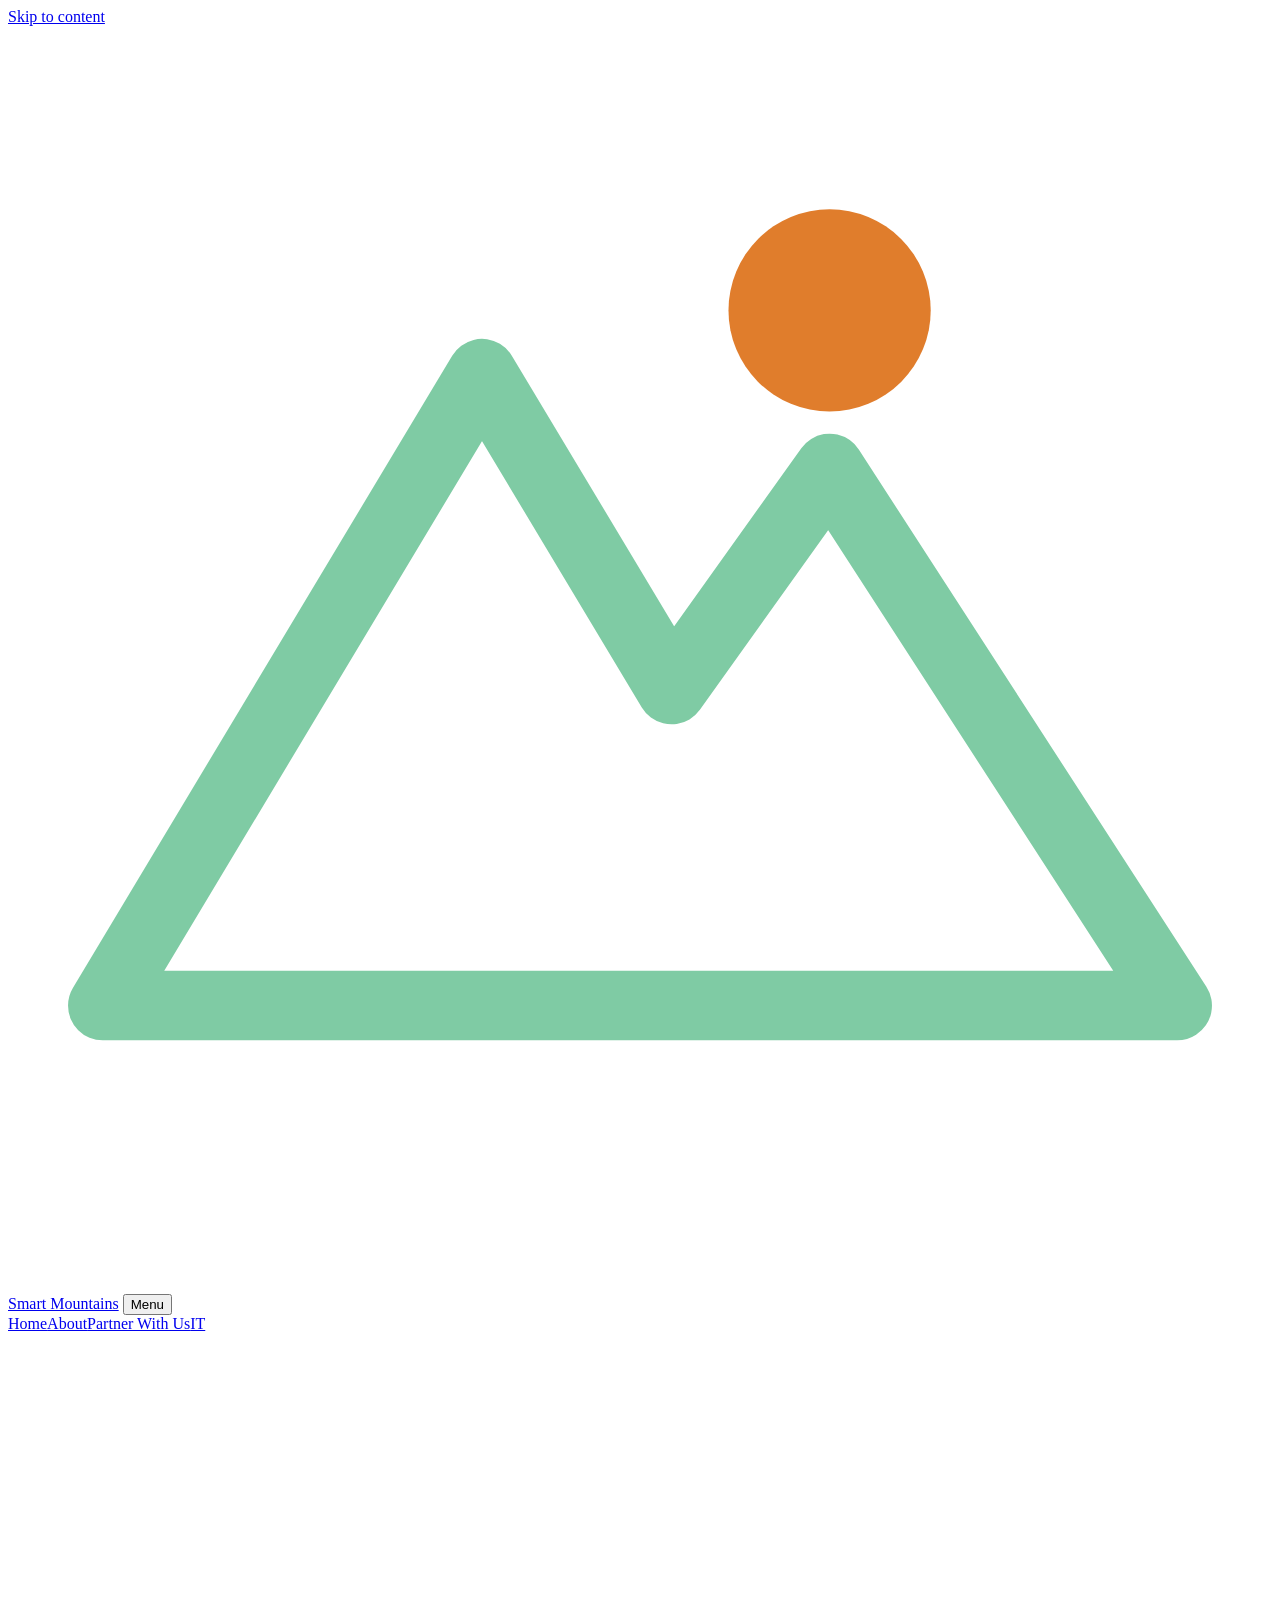
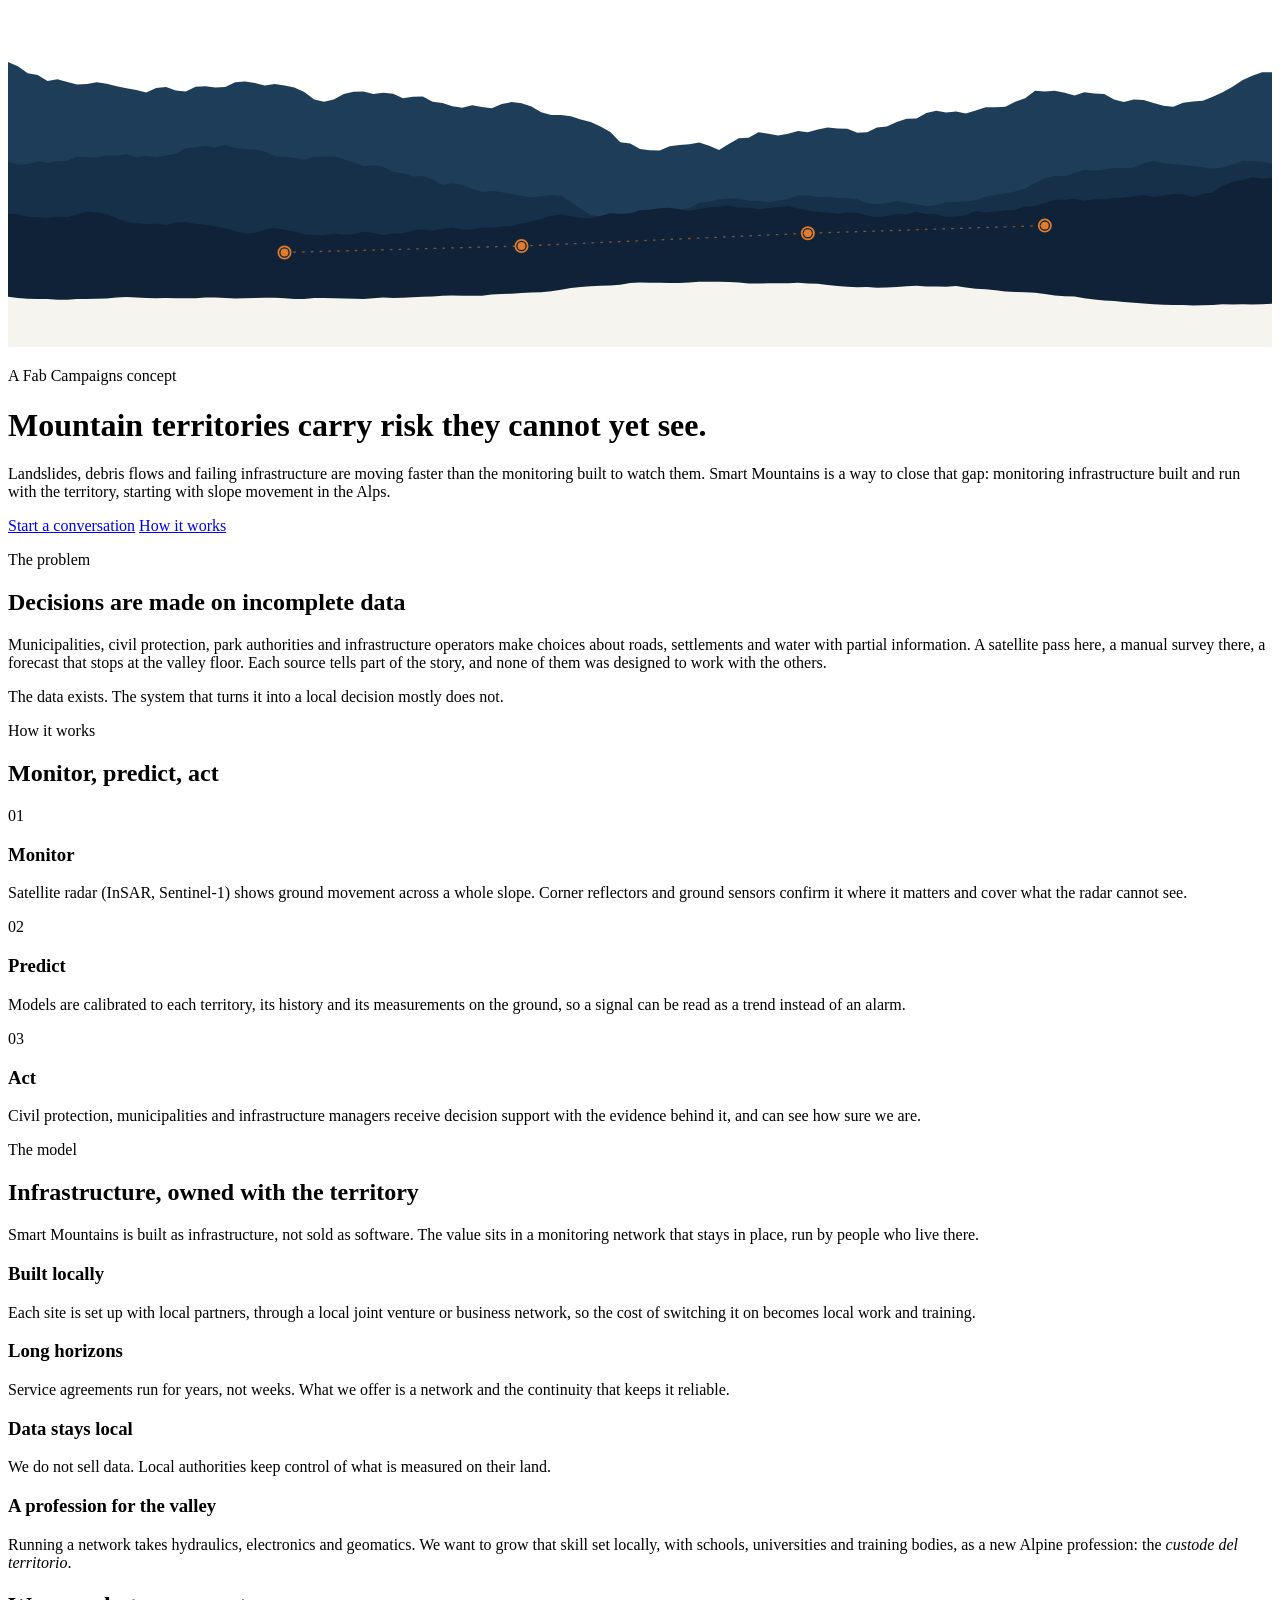
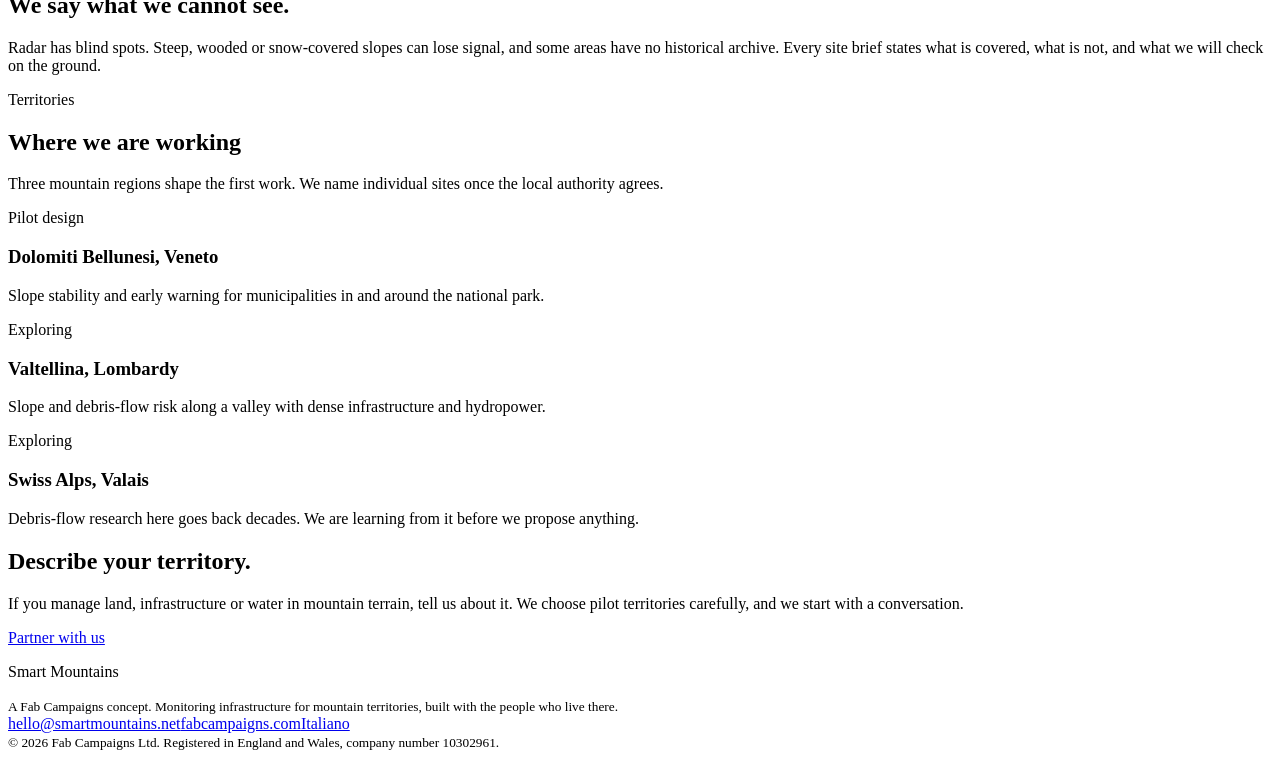
==== public/index.html @ 4b5ac81a "Add files via upload" ====
<!doctype html>
<html lang="en">
<head>
<meta charset="utf-8">
<meta name="viewport" content="width=device-width,initial-scale=1">
<title>Smart Mountains | Monitoring infrastructure for mountain territories</title>
<meta name="description" content="Mountain territories carry risk they cannot yet see. Smart Mountains, a Fab Campaigns concept, builds slope-monitoring infrastructure with the territory, starting in the Alps.">
<link rel="canonical" href="https://smartmountains.net/">
<link rel="alternate" hreflang="en" href="https://smartmountains.net/">
<link rel="alternate" hreflang="it" href="https://smartmountains.net/it/">
<link rel="alternate" hreflang="x-default" href="https://smartmountains.net/">
<meta property="og:type" content="website">
<meta property="og:site_name" content="Smart Mountains">
<meta property="og:title" content="Smart Mountains | Monitoring infrastructure for mountain territories">
<meta property="og:description" content="Mountain territories carry risk they cannot yet see. Smart Mountains, a Fab Campaigns concept, builds slope-monitoring infrastructure with the territory, starting in the Alps.">
<meta property="og:url" content="https://smartmountains.net/">
<meta property="og:image" content="https://smartmountains.net/assets/og.png">
<meta name="twitter:card" content="summary_large_image">
<meta name="theme-color" content="#0A1628">
<link rel="icon" href="/favicon.svg" type="image/svg+xml">
<link rel="preload" href="/assets/fonts/source-serif-4-latin-wght-normal.woff2" as="font" type="font/woff2" crossorigin>
<link rel="stylesheet" href="/assets/style.css">
<script type="application/ld+json">{"@context":"https://schema.org","@type":"WebSite","name":"Smart Mountains","url":"https://smartmountains.net/","publisher":{"@type":"Organization","name":"Fab Campaigns Ltd","url":"https://www.fabcampaigns.com"}}</script>
</head>
<body>
<a class="skip" href="#main">Skip to content</a>
<div class="site-header">
  <div class="wrap">
    <a class="brand" href="/" aria-label="Smart Mountains"><svg viewBox="0 0 40 40" aria-hidden="true" focusable="false"><path d="M3 31 L15 11 L21 21 L26 14 L37 31 Z" fill="none" stroke="#7FCBA4" stroke-width="2.2" stroke-linejoin="round"/><circle cx="26" cy="9" r="3.2" fill="#E07D2C"/></svg><span>Smart Mountains</span></a>
    <button class="menu-btn" type="button" aria-expanded="false" aria-controls="nav">Menu</button>
    <nav class="nav" id="nav" aria-label="Main"><a href="/" aria-current="page">Home</a><a href="/about/">About</a><a href="/partner-with-us/">Partner With Us</a><a class="lang" href="/it/" hreflang="it" lang="it" aria-label="Italiano">IT</a></nav>
  </div>
</div>
<main id="main">

<header class="hero">
  <svg class="art" viewBox="0 0 1440 700" preserveAspectRatio="xMidYMax slice" aria-hidden="true" focusable="false"><path d="M0 700 L0.0 374.8 L11.2 379.6 L22.5 387.5 L33.8 389.6 L45.0 396.6 L56.2 394.5 L67.5 397.7 L78.8 400.5 L90.0 399.8 L101.2 397.8 L112.5 399.7 L123.8 402.5 L135.0 404.6 L146.2 406.7 L157.5 409.5 L168.8 404.5 L180.0 403.3 L191.2 407.2 L202.5 408.4 L213.8 403.1 L225.0 402.4 L236.2 403.8 L247.5 403.4 L258.8 397.8 L270.0 396.9 L281.2 398.8 L292.5 401.6 L303.8 399.9 L315.0 401.7 L326.2 403.9 L337.5 408.9 L348.8 417.4 L360.0 420.2 L371.2 417.6 L382.5 411.3 L393.8 408.6 L405.0 408.3 L416.2 411.4 L427.5 409.8 L438.8 411.1 L450.0 416.0 L461.2 414.4 L472.5 414.0 L483.8 420.0 L495.0 421.6 L506.2 425.1 L517.5 426.8 L528.8 424.0 L540.0 426.1 L551.2 427.5 L562.5 422.8 L573.8 420.5 L585.0 421.7 L596.2 425.5 L607.5 432.2 L618.8 435.3 L630.0 435.1 L641.2 436.7 L652.5 440.4 L663.8 443.1 L675.0 448.3 L686.2 454.7 L697.5 466.2 L708.8 467.6 L720.0 474.0 L731.2 475.3 L742.5 475.5 L753.8 470.8 L765.0 469.3 L776.2 468.6 L787.5 466.6 L798.8 470.1 L810.0 475.0 L821.2 468.1 L832.5 461.7 L843.8 461.0 L855.0 454.8 L866.2 456.6 L877.5 458.6 L888.8 456.5 L900.0 453.4 L911.2 454.8 L922.5 451.7 L933.8 449.3 L945.0 450.7 L956.2 450.9 L967.5 455.4 L978.8 454.9 L990.0 449.4 L1001.2 448.2 L1012.5 443.1 L1023.8 439.6 L1035.0 439.1 L1046.2 432.9 L1057.5 430.4 L1068.8 432.3 L1080.0 431.2 L1091.2 433.4 L1102.5 430.2 L1113.8 426.4 L1125.0 426.3 L1136.2 425.9 L1147.5 420.1 L1158.8 416.2 L1170.0 407.6 L1181.2 408.3 L1192.5 407.7 L1203.8 409.9 L1215.0 413.0 L1226.2 409.4 L1237.5 410.7 L1248.8 411.3 L1260.0 417.5 L1271.2 420.4 L1282.5 417.6 L1293.8 418.0 L1305.0 421.5 L1316.2 424.8 L1327.5 425.7 L1338.8 421.2 L1350.0 419.7 L1361.2 419.0 L1372.5 414.3 L1383.8 409.3 L1395.0 403.1 L1406.2 395.6 L1417.5 390.6 L1428.8 386.6 L1440.0 386.6 L1440 700 Z" fill="#1E3D58"/><path d="M0 700 L0.0 488.2 L11.2 491.9 L22.5 490.9 L33.8 488.0 L45.0 489.6 L56.2 487.9 L67.5 487.2 L78.8 482.8 L90.0 483.2 L101.2 483.7 L112.5 481.1 L123.8 481.5 L135.0 480.0 L146.2 483.3 L157.5 482.0 L168.8 483.2 L180.0 481.4 L191.2 479.4 L202.5 473.0 L213.8 471.8 L225.0 470.3 L236.2 472.1 L247.5 469.1 L258.8 472.7 L270.0 473.8 L281.2 474.5 L292.5 476.8 L303.8 482.2 L315.0 483.0 L326.2 483.8 L337.5 485.8 L348.8 482.8 L360.0 482.9 L371.2 482.1 L382.5 485.5 L393.8 489.4 L405.0 493.7 L416.2 492.4 L427.5 494.2 L438.8 500.0 L450.0 501.6 L461.2 505.4 L472.5 504.6 L483.8 508.4 L495.0 514.9 L506.2 512.9 L517.5 514.8 L528.8 519.1 L540.0 523.0 L551.2 521.4 L562.5 523.1 L573.8 525.3 L585.0 527.1 L596.2 529.1 L607.5 527.9 L618.8 526.3 L630.0 527.3 L641.2 534.3 L652.5 542.2 L663.8 548.8 L675.0 551.4 L686.2 552.5 L697.5 554.1 L708.8 556.2 L720.0 559.9 L731.2 557.1 L742.5 550.4 L753.8 548.4 L765.0 543.2 L776.2 541.2 L787.5 535.2 L798.8 534.1 L810.0 531.1 L821.2 530.3 L832.5 530.4 L843.8 532.8 L855.0 533.3 L866.2 534.6 L877.5 532.7 L888.8 530.5 L900.0 527.0 L911.2 526.6 L922.5 528.8 L933.8 528.3 L945.0 529.8 L956.2 530.0 L967.5 531.2 L978.8 535.4 L990.0 536.9 L1001.2 535.4 L1012.5 533.3 L1023.8 535.3 L1035.0 536.8 L1046.2 539.1 L1057.5 538.1 L1068.8 534.2 L1080.0 534.3 L1091.2 533.8 L1102.5 532.0 L1113.8 528.2 L1125.0 526.1 L1136.2 524.5 L1147.5 522.3 L1158.8 519.1 L1170.0 512.6 L1181.2 507.2 L1192.5 504.4 L1203.8 504.9 L1215.0 501.0 L1226.2 497.7 L1237.5 498.7 L1248.8 497.4 L1260.0 495.6 L1271.2 495.7 L1282.5 495.4 L1293.8 490.2 L1305.0 487.6 L1316.2 489.8 L1327.5 491.3 L1338.8 492.2 L1350.0 493.3 L1361.2 494.6 L1372.5 496.4 L1383.8 495.0 L1395.0 491.4 L1406.2 487.2 L1417.5 487.9 L1428.8 488.5 L1440.0 490.4 L1440 700 Z" fill="#16304A"/><path d="M0 700 L0.0 547.7 L11.2 548.1 L22.5 551.2 L33.8 551.8 L45.0 552.4 L56.2 551.0 L67.5 551.6 L78.8 548.4 L90.0 545.0 L101.2 546.4 L112.5 548.0 L123.8 552.8 L135.0 557.1 L146.2 558.4 L157.5 559.4 L168.8 559.1 L180.0 560.5 L191.2 557.6 L202.5 557.0 L213.8 559.4 L225.0 560.3 L236.2 562.0 L247.5 564.3 L258.8 567.5 L270.0 570.5 L281.2 569.7 L292.5 565.8 L303.8 563.9 L315.0 565.8 L326.2 567.8 L337.5 571.4 L348.8 572.0 L360.0 572.0 L371.2 570.1 L382.5 571.7 L393.8 571.0 L405.0 568.3 L416.2 569.7 L427.5 571.9 L438.8 570.3 L450.0 570.0 L461.2 566.5 L472.5 565.5 L483.8 567.0 L495.0 564.9 L506.2 563.5 L517.5 565.6 L528.8 565.7 L540.0 563.3 L551.2 563.6 L562.5 562.3 L573.8 561.9 L585.0 558.5 L596.2 556.8 L607.5 553.5 L618.8 550.3 L630.0 548.4 L641.2 550.5 L652.5 552.2 L663.8 552.8 L675.0 550.2 L686.2 547.2 L697.5 547.7 L708.8 547.0 L720.0 543.6 L731.2 543.2 L742.5 541.5 L753.8 540.8 L765.0 542.5 L776.2 544.4 L787.5 542.6 L798.8 540.4 L810.0 539.8 L821.2 538.5 L832.5 541.0 L843.8 540.8 L855.0 542.5 L866.2 541.3 L877.5 540.0 L888.8 539.0 L900.0 541.6 L911.2 543.9 L922.5 545.4 L933.8 546.3 L945.0 547.6 L956.2 546.4 L967.5 546.5 L978.8 550.1 L990.0 551.7 L1001.2 550.4 L1012.5 548.1 L1023.8 548.5 L1035.0 545.3 L1046.2 548.3 L1057.5 548.4 L1068.8 551.0 L1080.0 550.8 L1091.2 549.3 L1102.5 544.5 L1113.8 546.2 L1125.0 545.2 L1136.2 544.1 L1147.5 543.1 L1158.8 539.4 L1170.0 539.0 L1181.2 535.2 L1192.5 531.9 L1203.8 531.8 L1215.0 530.7 L1226.2 532.8 L1237.5 531.3 L1248.8 531.1 L1260.0 529.8 L1271.2 529.1 L1282.5 527.9 L1293.8 526.4 L1305.0 528.2 L1316.2 527.3 L1327.5 525.2 L1338.8 525.2 L1350.0 528.8 L1361.2 524.8 L1372.5 523.6 L1383.8 515.7 L1395.0 511.3 L1406.2 509.5 L1417.5 505.8 L1428.8 507.8 L1440.0 506.4 L1440 700 Z" fill="#0F2238"/><polyline points="315.0,591.8 585.0,584.5 911.2,569.9 1181.2,561.2" fill="none" stroke="#E07D2C" stroke-opacity=".55" stroke-width="1.5" stroke-dasharray="3 7"/><g class="sensor"><circle class="sensor-ring d1" cx="315.0" cy="591.8" r="7" fill="none" stroke="#E07D2C" stroke-width="2"/><circle cx="315.0" cy="591.8" r="4.5" fill="#E07D2C"/></g><g class="sensor"><circle class="sensor-ring d2" cx="585.0" cy="584.5" r="7" fill="none" stroke="#E07D2C" stroke-width="2"/><circle cx="585.0" cy="584.5" r="4.5" fill="#E07D2C"/></g><g class="sensor"><circle class="sensor-ring d3" cx="911.2" cy="569.9" r="7" fill="none" stroke="#E07D2C" stroke-width="2"/><circle cx="911.2" cy="569.9" r="4.5" fill="#E07D2C"/></g><g class="sensor"><circle class="sensor-ring d4" cx="1181.2" cy="561.2" r="7" fill="none" stroke="#E07D2C" stroke-width="2"/><circle cx="1181.2" cy="561.2" r="4.5" fill="#E07D2C"/></g><path d="M0 700 L0.0 642.3 L11.2 643.7 L22.5 644.4 L33.8 644.9 L45.0 644.9 L56.2 645.6 L67.5 645.7 L78.8 644.8 L90.0 644.8 L101.2 644.5 L112.5 644.3 L123.8 643.0 L135.0 642.5 L146.2 643.2 L157.5 643.8 L168.8 643.9 L180.0 643.8 L191.2 644.0 L202.5 644.0 L213.8 643.9 L225.0 643.1 L236.2 643.2 L247.5 643.8 L258.8 644.2 L270.0 644.1 L281.2 643.8 L292.5 643.4 L303.8 643.4 L315.0 643.9 L326.2 644.7 L337.5 644.7 L348.8 643.8 L360.0 643.7 L371.2 643.9 L382.5 644.2 L393.8 644.5 L405.0 644.8 L416.2 644.1 L427.5 643.2 L438.8 643.8 L450.0 643.4 L461.2 642.9 L472.5 642.2 L483.8 642.0 L495.0 641.1 L506.2 640.9 L517.5 641.0 L528.8 641.1 L540.0 641.2 L551.2 639.8 L562.5 639.1 L573.8 638.8 L585.0 638.1 L596.2 637.5 L607.5 637.0 L618.8 635.9 L630.0 634.2 L641.2 632.3 L652.5 631.2 L663.8 630.3 L675.0 629.6 L686.2 629.5 L697.5 628.5 L708.8 626.7 L720.0 625.9 L731.2 626.3 L742.5 626.3 L753.8 626.6 L765.0 626.6 L776.2 626.1 L787.5 625.2 L798.8 625.2 L810.0 625.1 L821.2 625.5 L832.5 625.9 L843.8 627.1 L855.0 627.3 L866.2 626.8 L877.5 626.8 L888.8 626.8 L900.0 626.4 L911.2 627.1 L922.5 627.5 L933.8 629.0 L945.0 630.1 L956.2 630.8 L967.5 631.5 L978.8 631.2 L990.0 631.9 L1001.2 631.7 L1012.5 631.1 L1023.8 630.2 L1035.0 629.8 L1046.2 630.5 L1057.5 630.7 L1068.8 630.8 L1080.0 629.9 L1091.2 631.7 L1102.5 633.0 L1113.8 633.8 L1125.0 634.8 L1136.2 636.2 L1147.5 636.8 L1158.8 637.2 L1170.0 637.7 L1181.2 639.1 L1192.5 640.9 L1203.8 641.6 L1215.0 642.1 L1226.2 643.9 L1237.5 645.4 L1248.8 646.4 L1260.0 647.0 L1271.2 648.2 L1282.5 649.2 L1293.8 649.9 L1305.0 650.9 L1316.2 651.4 L1327.5 651.6 L1338.8 651.7 L1350.0 652.2 L1361.2 652.0 L1372.5 651.6 L1383.8 650.9 L1395.0 651.0 L1406.2 650.7 L1417.5 651.1 L1428.8 650.9 L1440.0 650.1 L1440 700 Z" fill="#F6F4EF"/></svg>
  <div class="wrap">
    <p class="eyebrow">A Fab Campaigns concept</p>
    <h1>Mountain territories carry risk they cannot yet see.</h1>
    <p class="lede">Landslides, debris flows and failing infrastructure are moving faster than the monitoring built to watch them. Smart Mountains is a way to close that gap: monitoring infrastructure built and run with the territory, starting with slope movement in the Alps.</p>
    <div class="btns">
      <a class="btn" href="/partner-with-us/">Start a conversation</a>
      <a class="btn ghost" href="#approach">How it works</a>
    </div>
  </div>
</header>

<section id="problem">
  <div class="wrap split">
    <div>
      <p class="kicker">The problem</p>
      <h2>Decisions are made on incomplete data</h2>
      <p class="measure">Municipalities, civil protection, park authorities and infrastructure operators make choices about roads, settlements and water with partial information. A satellite pass here, a manual survey there, a forecast that stops at the valley floor. Each source tells part of the story, and none of them was designed to work with the others.</p>
    </div>
    <p class="pull">The data exists. The system that turns it into a local decision mostly does not.</p>
  </div>
</section>

<section id="approach" class="alt">
  <div class="wrap">
    <p class="kicker">How it works</p>
    <h2>Monitor, predict, act</h2>
    <div class="cols">
      <article class="card"><span class="num">01</span><h3>Monitor</h3><p>Satellite radar (InSAR, Sentinel-1) shows ground movement across a whole slope. Corner reflectors and ground sensors confirm it where it matters and cover what the radar cannot see.</p></article>
      <article class="card"><span class="num">02</span><h3>Predict</h3><p>Models are calibrated to each territory, its history and its measurements on the ground, so a signal can be read as a trend instead of an alarm.</p></article>
      <article class="card"><span class="num">03</span><h3>Act</h3><p>Civil protection, municipalities and infrastructure managers receive decision support with the evidence behind it, and can see how sure we are.</p></article>
    </div>
  </div>
</section>

<section id="model" class="dark">
  <div class="wrap">
    <p class="kicker">The model</p>
    <h2>Infrastructure, owned with the territory</h2>
    <p class="measure">Smart Mountains is built as infrastructure, not sold as software. The value sits in a monitoring network that stays in place, run by people who live there.</p>
    <div class="cols four">
      <article class="card on-dark"><h3>Built locally</h3><p>Each site is set up with local partners, through a local joint venture or business network, so the cost of switching it on becomes local work and training.</p></article>
      <article class="card on-dark"><h3>Long horizons</h3><p>Service agreements run for years, not weeks. What we offer is a network and the continuity that keeps it reliable.</p></article>
      <article class="card on-dark"><h3>Data stays local</h3><p>We do not sell data. Local authorities keep control of what is measured on their land.</p></article>
      <article class="card on-dark"><h3>A profession for the valley</h3><p>Running a network takes hydraulics, electronics and geomatics. We want to grow that skill set locally, with schools, universities and training bodies, as a new Alpine profession: the <em>custode del territorio</em>.</p></article>
    </div>
  </div>
</section>

<div class="band">
  <div class="wrap split">
    <h2>We say what we cannot see.</h2>
    <p>Radar has blind spots. Steep, wooded or snow-covered slopes can lose signal, and some areas have no historical archive. Every site brief states what is covered, what is not, and what we will check on the ground.</p>
  </div>
</div>

<section id="territories">
  <div class="wrap">
    <p class="kicker">Territories</p>
    <h2>Where we are working</h2>
    <p class="measure">Three mountain regions shape the first work. We name individual sites once the local authority agrees.</p>
    <div class="cols">
      <article class="card"><span class="tag">Pilot design</span><h3>Dolomiti Bellunesi, Veneto</h3><p>Slope stability and early warning for municipalities in and around the national park.</p></article>
      <article class="card"><span class="tag">Exploring</span><h3>Valtellina, Lombardy</h3><p>Slope and debris-flow risk along a valley with dense infrastructure and hydropower.</p></article>
      <article class="card"><span class="tag">Exploring</span><h3>Swiss Alps, Valais</h3><p>Debris-flow research here goes back decades. We are learning from it before we propose anything.</p></article>
    </div>
  </div>
</section>

<section class="cta">
  <div class="wrap">
    <h2>Describe your territory.</h2>
    <p>If you manage land, infrastructure or water in mountain terrain, tell us about it. We choose pilot territories carefully, and we start with a conversation.</p>
    <div class="btns"><a class="btn" href="/partner-with-us/">Partner with us</a></div>
  </div>
</section>
</main>
<footer class="site-footer">
  <div class="wrap">
    <div class="top">
      <div>
        <p class="tag">Smart Mountains</p>
        <small>A Fab Campaigns concept. Monitoring infrastructure for mountain territories, built with the people who live there.</small>
      </div>
      <div class="flinks">
        <a href="mailto:hello@smartmountains.net">hello@smartmountains.net</a><a href="https://www.fabcampaigns.com" rel="noopener">fabcampaigns.com</a><a href="/it/">Italiano</a>
      </div>
    </div>
    <small>&copy; 2026 Fab Campaigns Ltd. Registered in England and Wales, company number 10302961.</small>
  </div>
</footer>
<script src="/assets/site.js" defer></script>
</body>
</html>
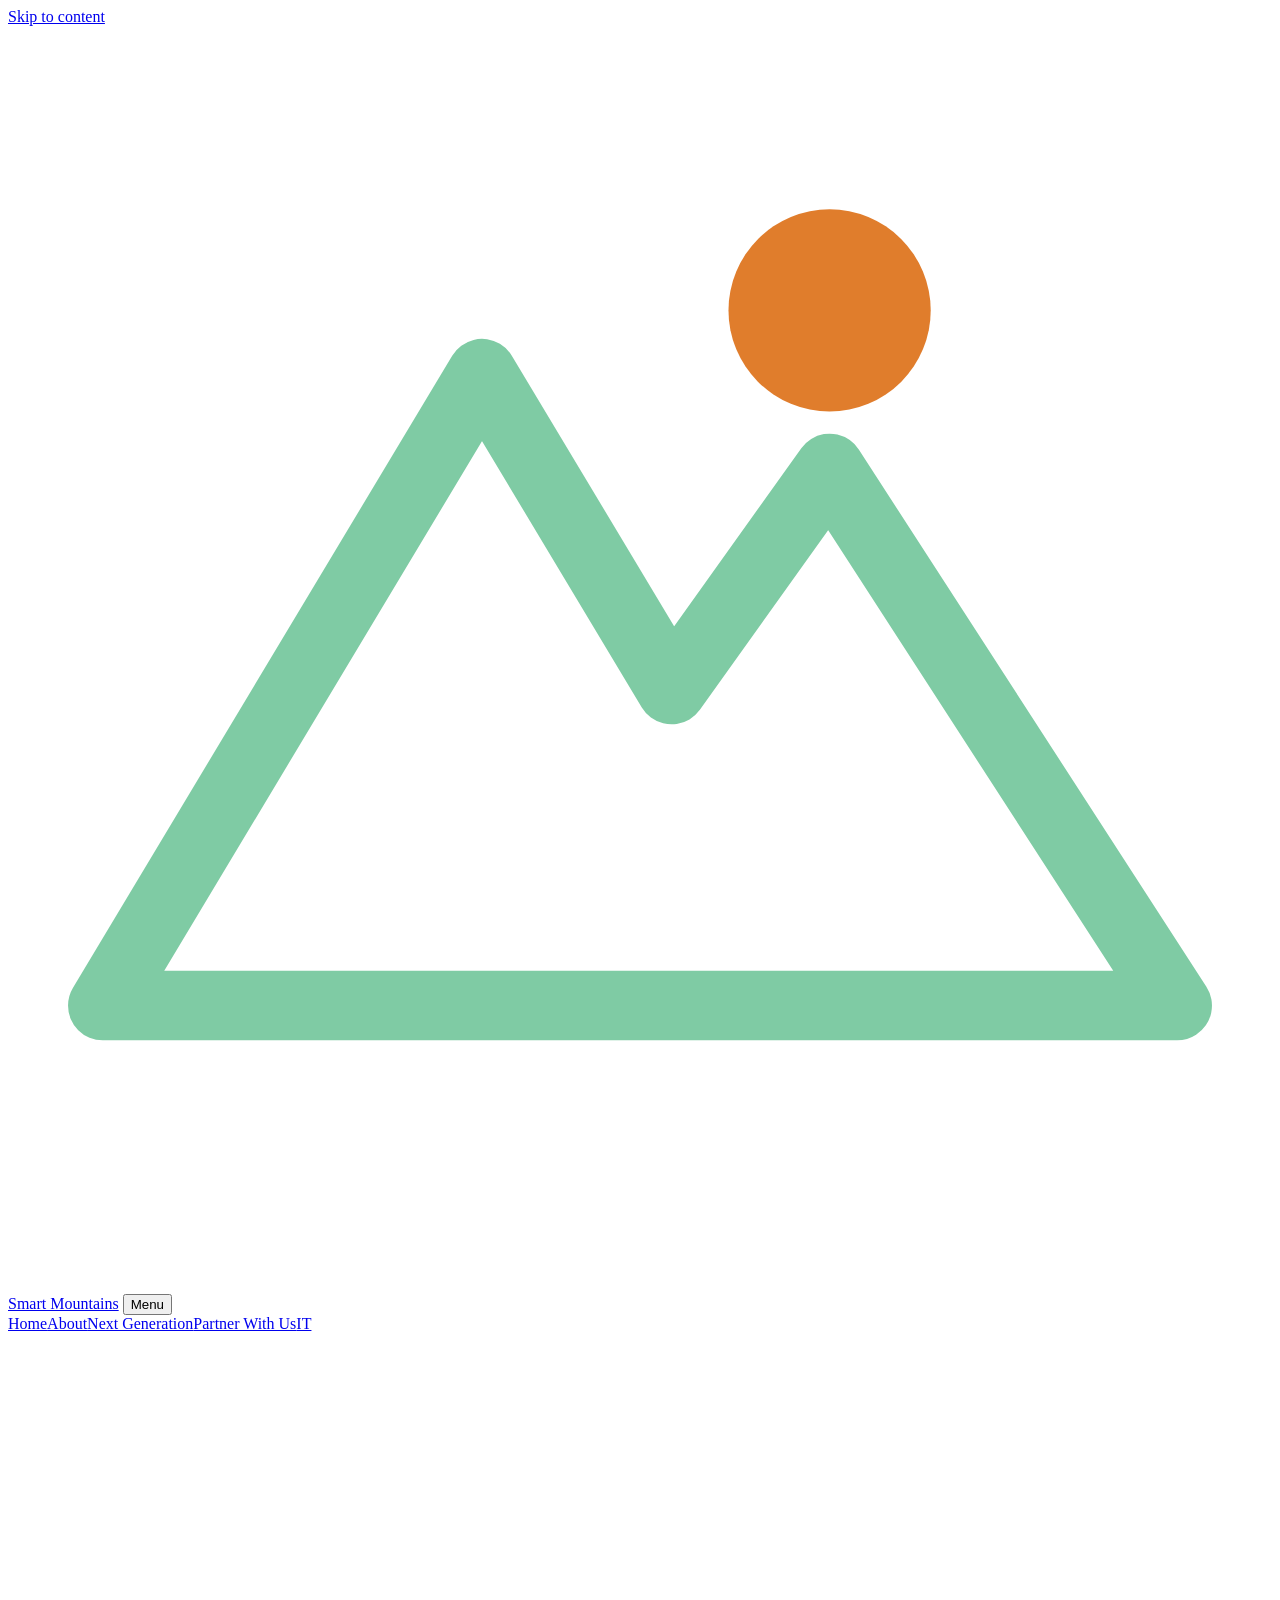
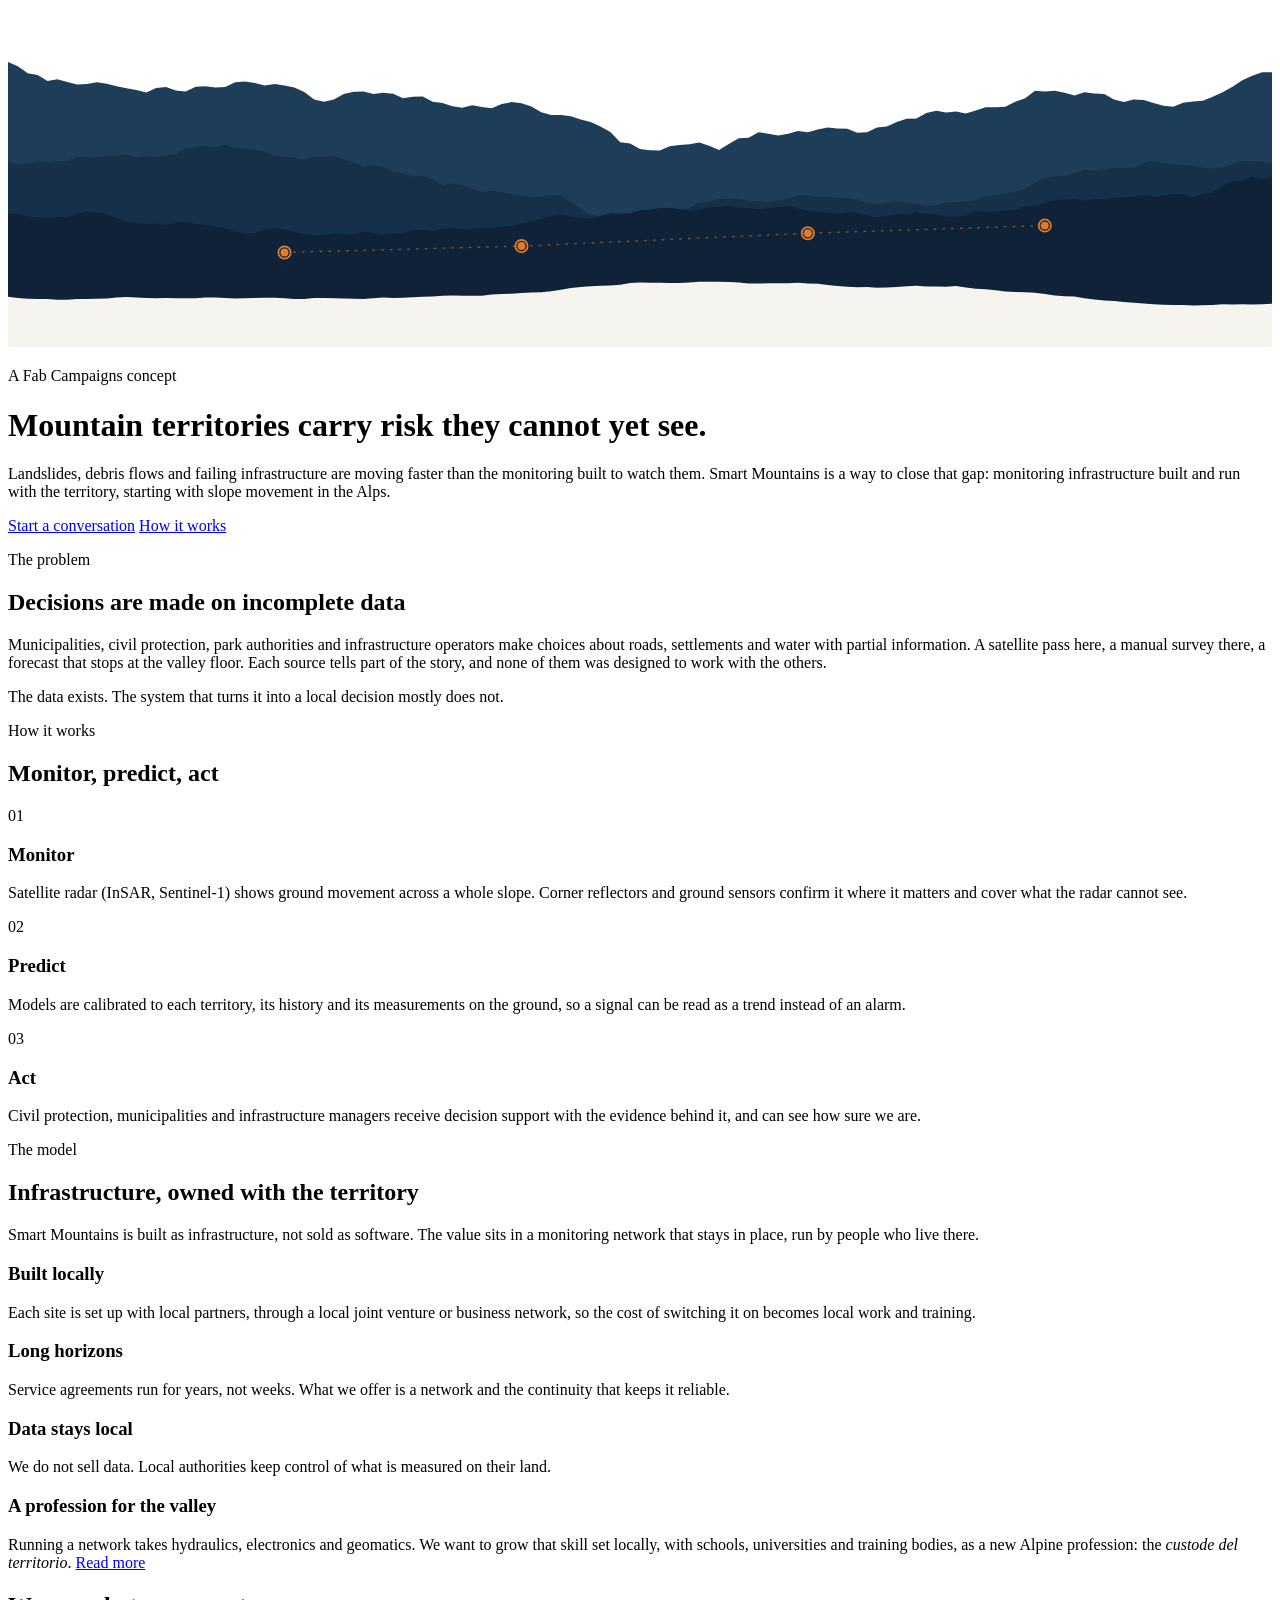
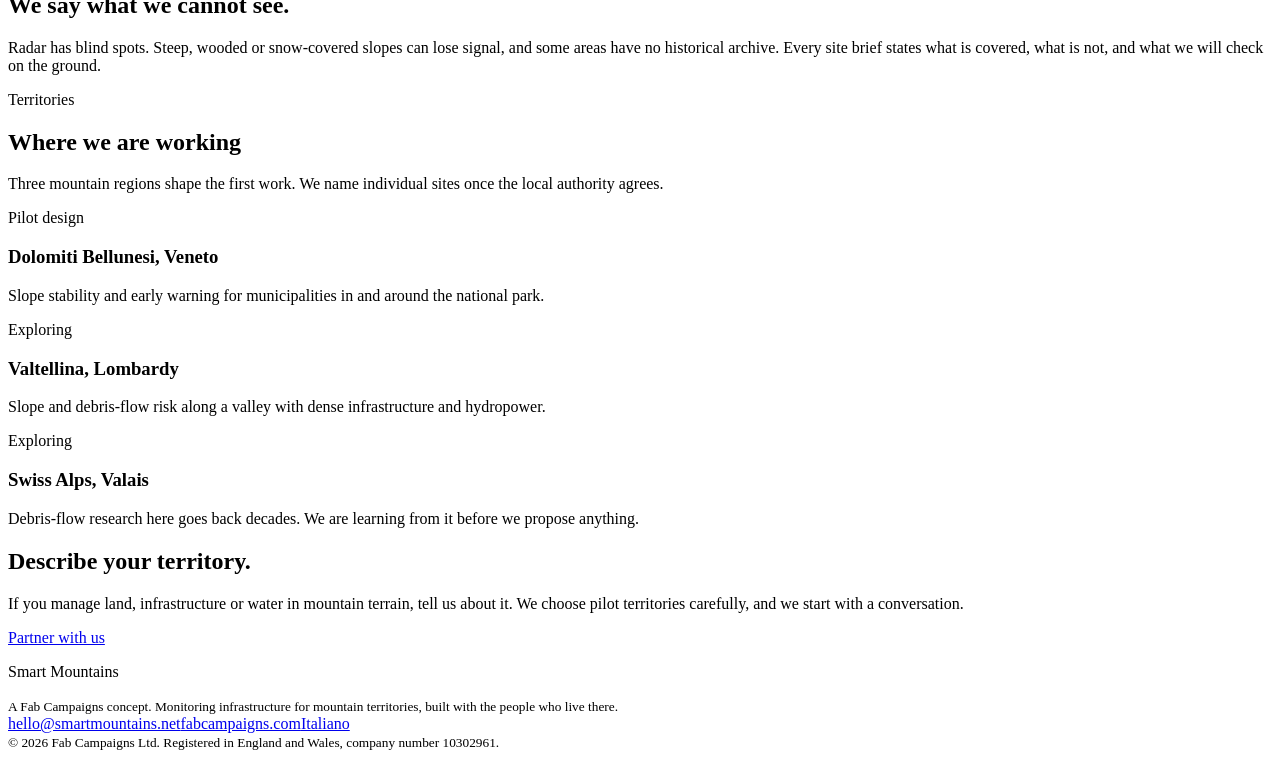
==== commit d664fd52: "Add Next Generation page (EN + IT), link from nav, Home and Partner page New page on the custode del" ====
--- a/public/index.html
+++ b/public/index.html
@@ -28,7 +28,7 @@
   <div class="wrap">
     <a class="brand" href="/" aria-label="Smart Mountains"><svg viewBox="0 0 40 40" aria-hidden="true" focusable="false"><path d="M3 31 L15 11 L21 21 L26 14 L37 31 Z" fill="none" stroke="#7FCBA4" stroke-width="2.2" stroke-linejoin="round"/><circle cx="26" cy="9" r="3.2" fill="#E07D2C"/></svg><span>Smart Mountains</span></a>
     <button class="menu-btn" type="button" aria-expanded="false" aria-controls="nav">Menu</button>
-    <nav class="nav" id="nav" aria-label="Main"><a href="/" aria-current="page">Home</a><a href="/about/">About</a><a href="/partner-with-us/">Partner With Us</a><a class="lang" href="/it/" hreflang="it" lang="it" aria-label="Italiano">IT</a></nav>
+    <nav class="nav" id="nav" aria-label="Main"><a href="/" aria-current="page">Home</a><a href="/about/">About</a><a href="/next-generation/">Next Generation</a><a href="/partner-with-us/">Partner With Us</a><a class="lang" href="/it/" hreflang="it" lang="it" aria-label="Italiano">IT</a></nav>
   </div>
 </div>
 <main id="main">
@@ -78,7 +78,7 @@
       <article class="card on-dark"><h3>Built locally</h3><p>Each site is set up with local partners, through a local joint venture or business network, so the cost of switching it on becomes local work and training.</p></article>
       <article class="card on-dark"><h3>Long horizons</h3><p>Service agreements run for years, not weeks. What we offer is a network and the continuity that keeps it reliable.</p></article>
       <article class="card on-dark"><h3>Data stays local</h3><p>We do not sell data. Local authorities keep control of what is measured on their land.</p></article>
-      <article class="card on-dark"><h3>A profession for the valley</h3><p>Running a network takes hydraulics, electronics and geomatics. We want to grow that skill set locally, with schools, universities and training bodies, as a new Alpine profession: the <em>custode del territorio</em>.</p></article>
+      <article class="card on-dark"><h3>A profession for the valley</h3><p>Running a network takes hydraulics, electronics and geomatics. We want to grow that skill set locally, with schools, universities and training bodies, as a new Alpine profession: the <em>custode del territorio</em>. <a href="/next-generation/">Read more</a></p></article>
     </div>
   </div>
 </section>
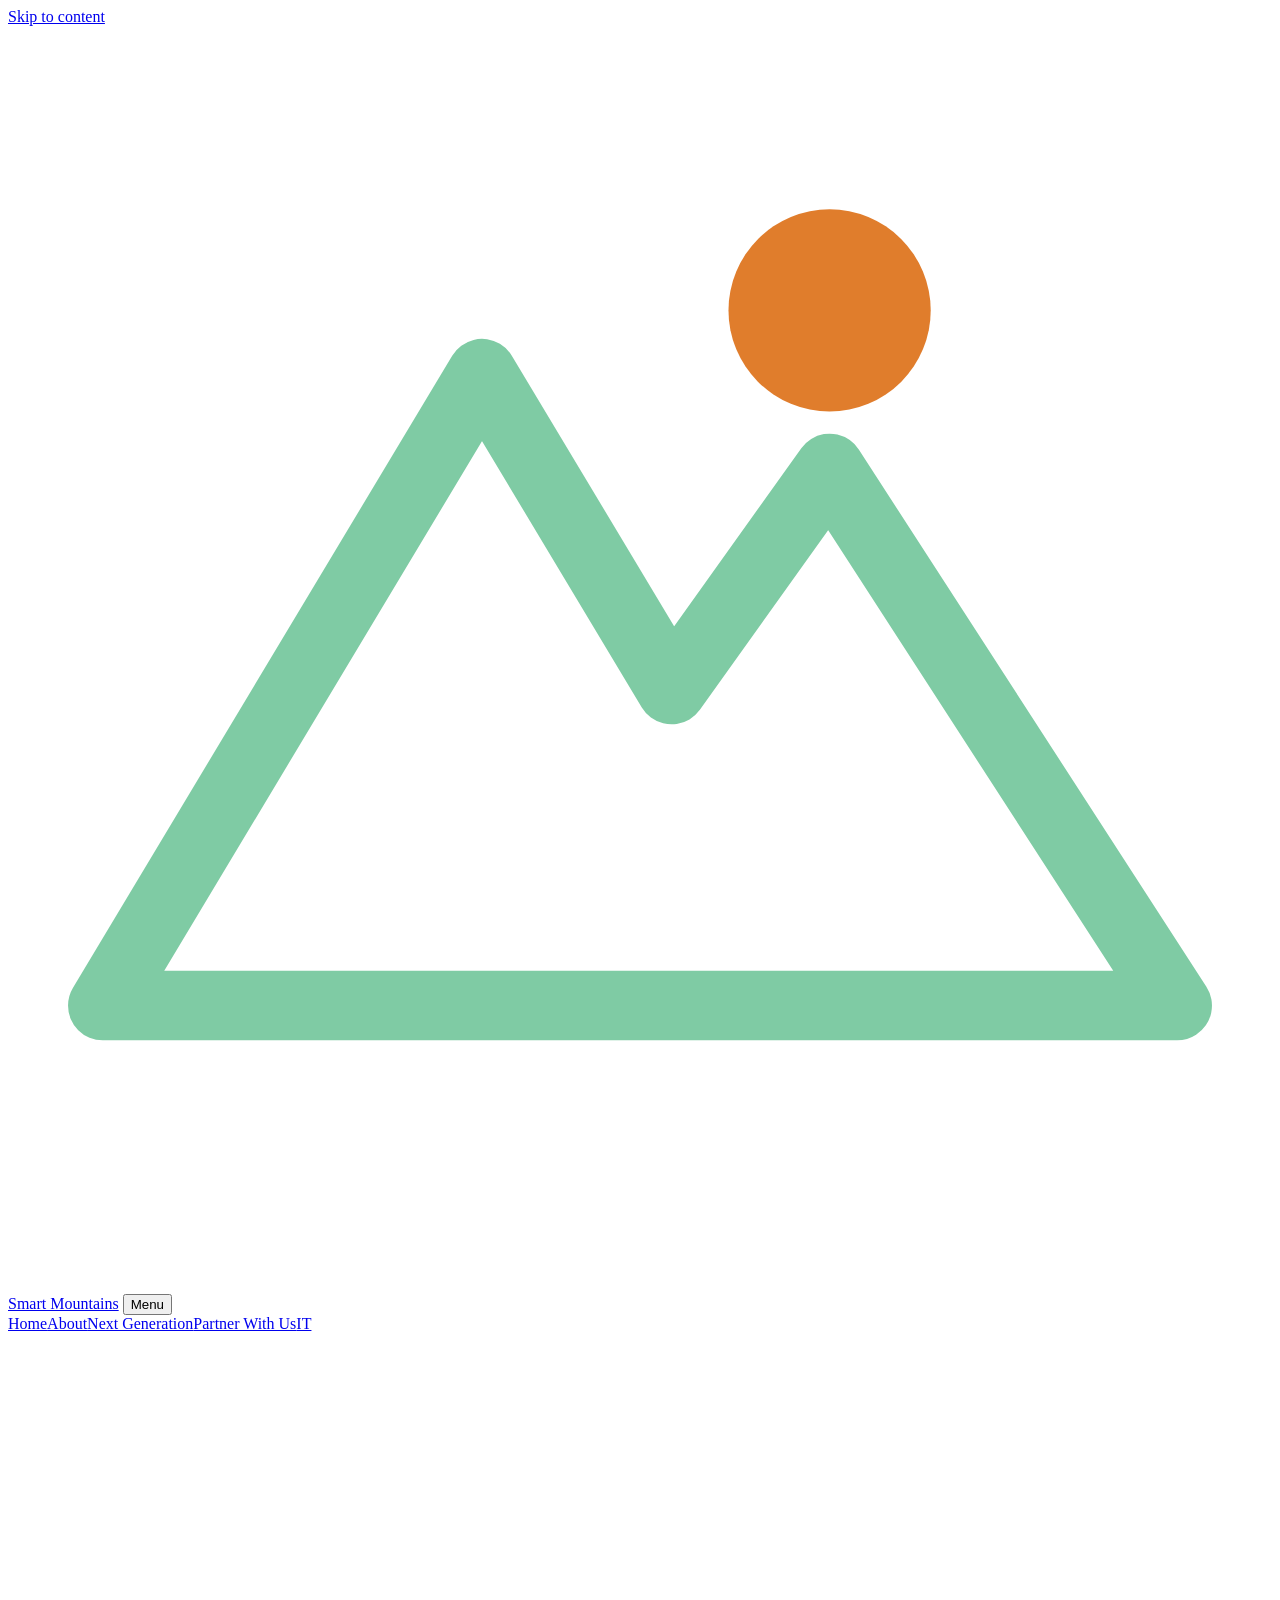
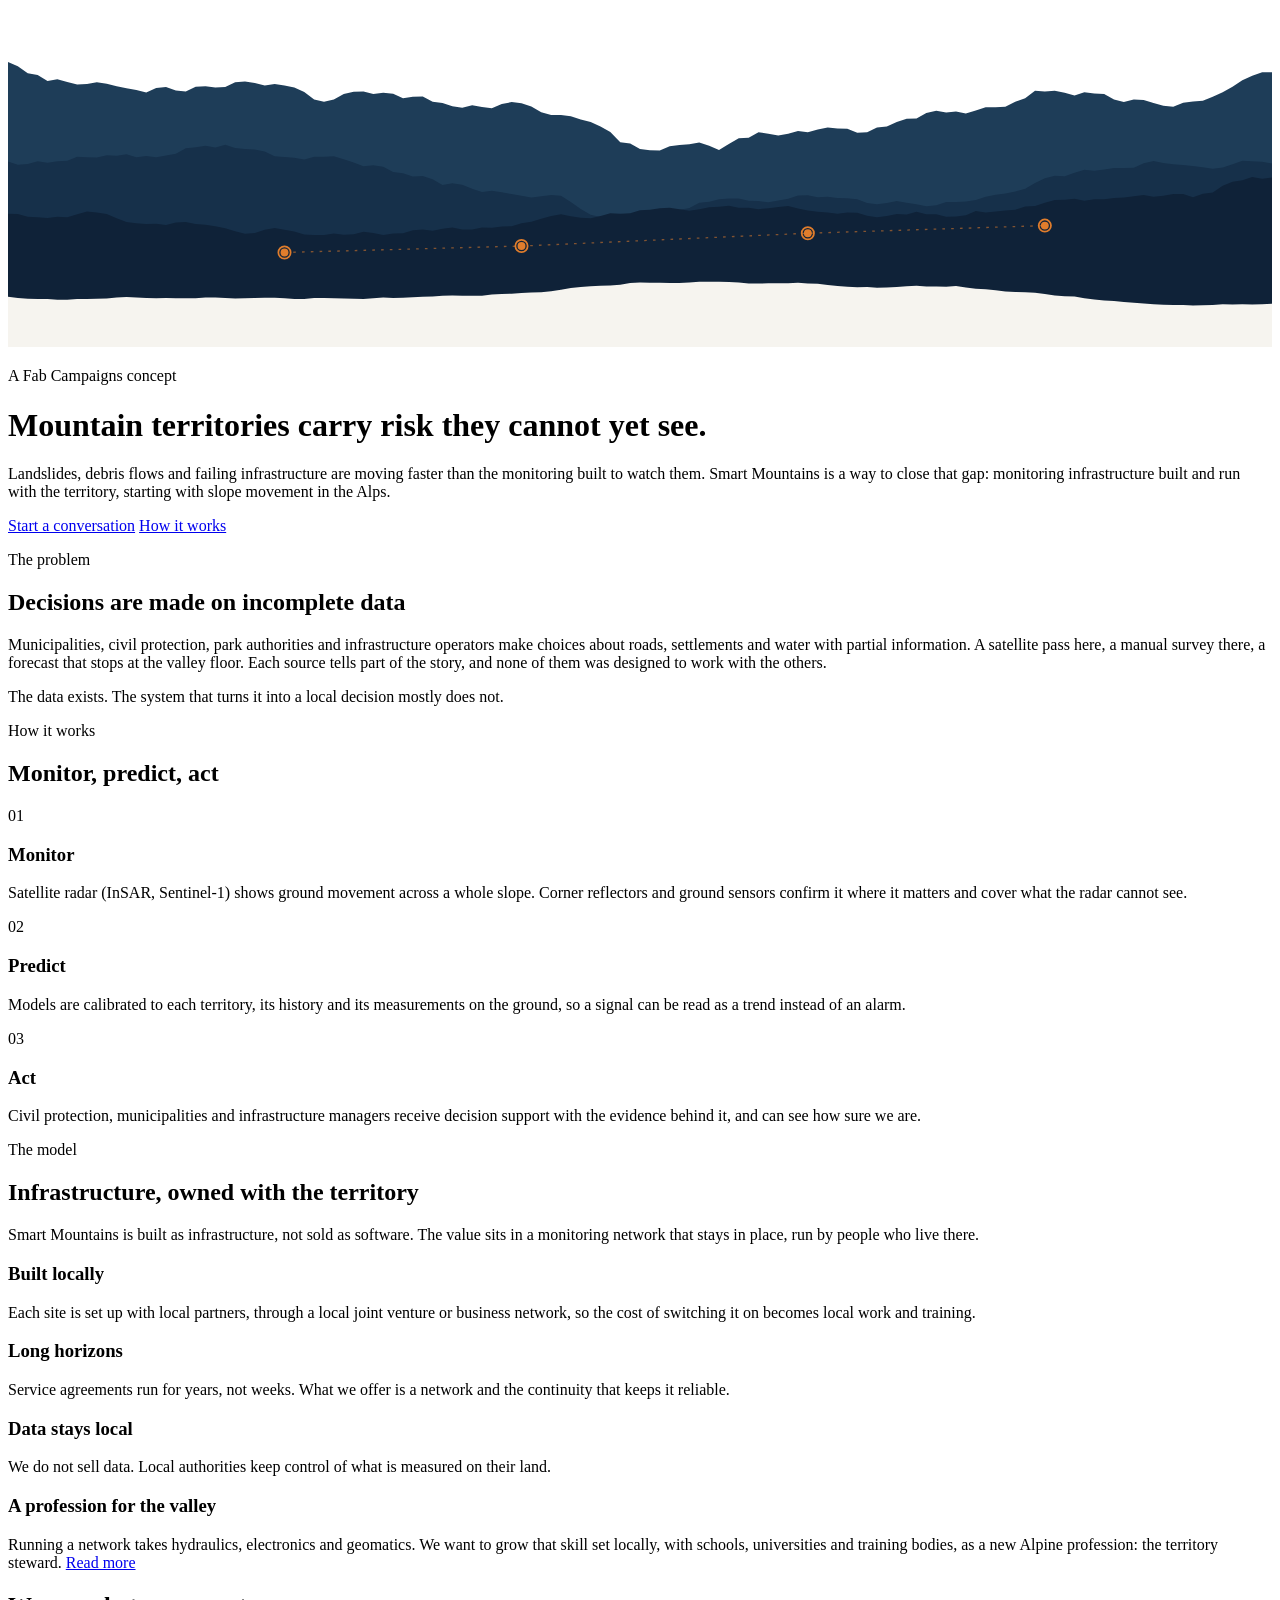
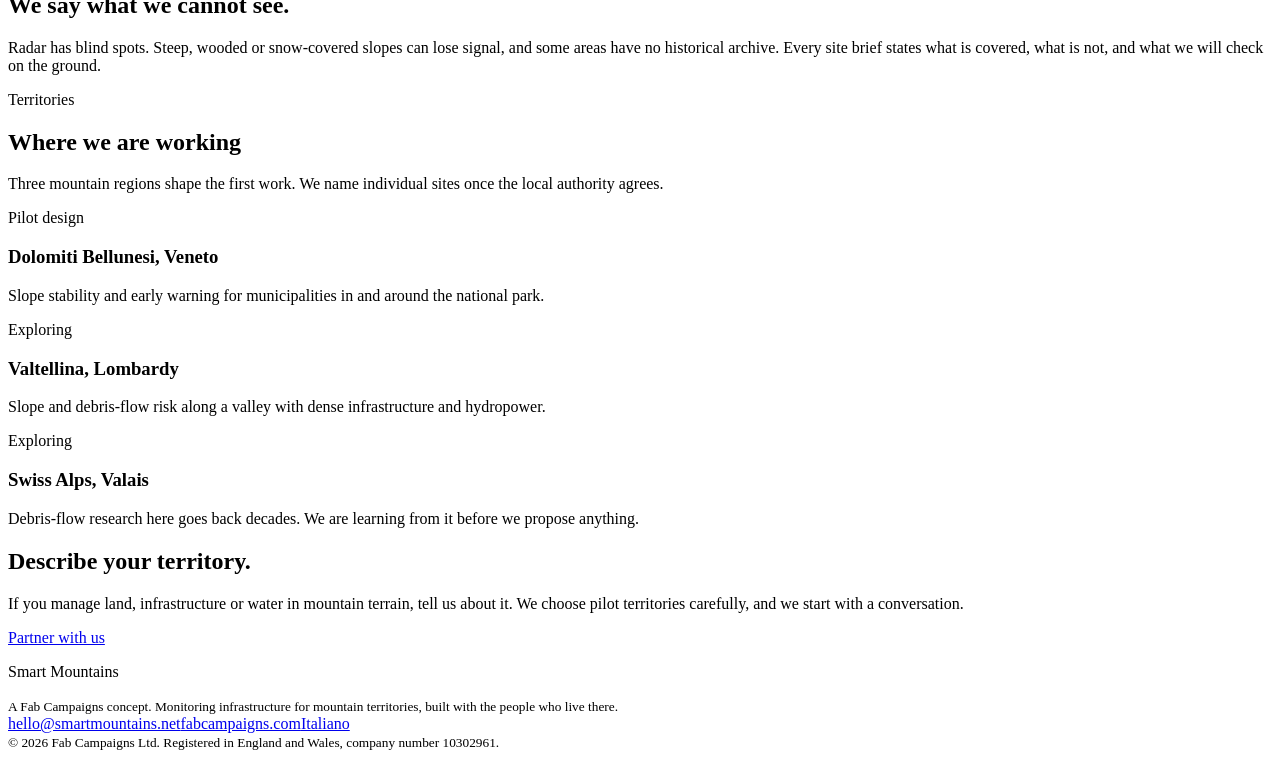
==== commit fb5bb51f: "Translate "custode del territorio" to "territory steward" in the English pages English copy no longe" ====
--- a/public/index.html
+++ b/public/index.html
@@ -78,7 +78,7 @@
       <article class="card on-dark"><h3>Built locally</h3><p>Each site is set up with local partners, through a local joint venture or business network, so the cost of switching it on becomes local work and training.</p></article>
       <article class="card on-dark"><h3>Long horizons</h3><p>Service agreements run for years, not weeks. What we offer is a network and the continuity that keeps it reliable.</p></article>
       <article class="card on-dark"><h3>Data stays local</h3><p>We do not sell data. Local authorities keep control of what is measured on their land.</p></article>
-      <article class="card on-dark"><h3>A profession for the valley</h3><p>Running a network takes hydraulics, electronics and geomatics. We want to grow that skill set locally, with schools, universities and training bodies, as a new Alpine profession: the <em>custode del territorio</em>. <a href="/next-generation/">Read more</a></p></article>
+      <article class="card on-dark"><h3>A profession for the valley</h3><p>Running a network takes hydraulics, electronics and geomatics. We want to grow that skill set locally, with schools, universities and training bodies, as a new Alpine profession: the territory steward. <a href="/next-generation/">Read more</a></p></article>
     </div>
   </div>
 </section>
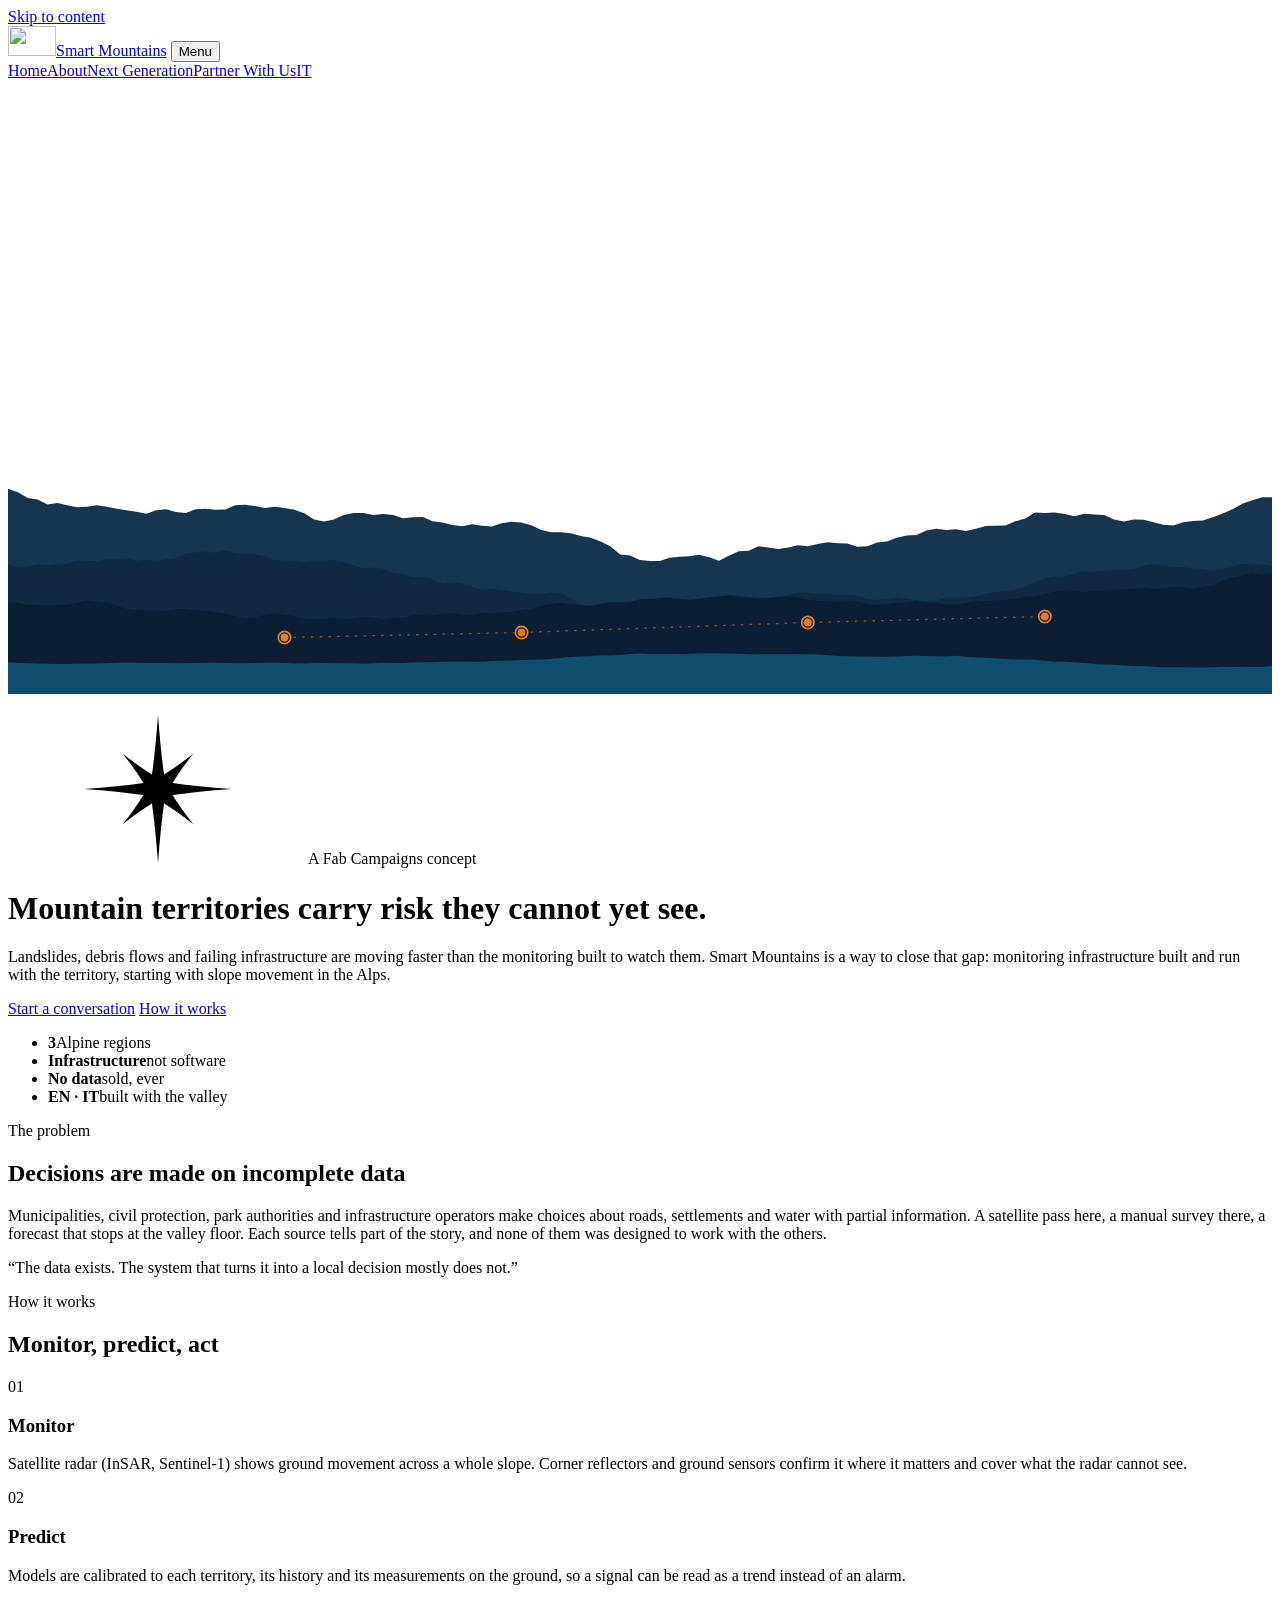
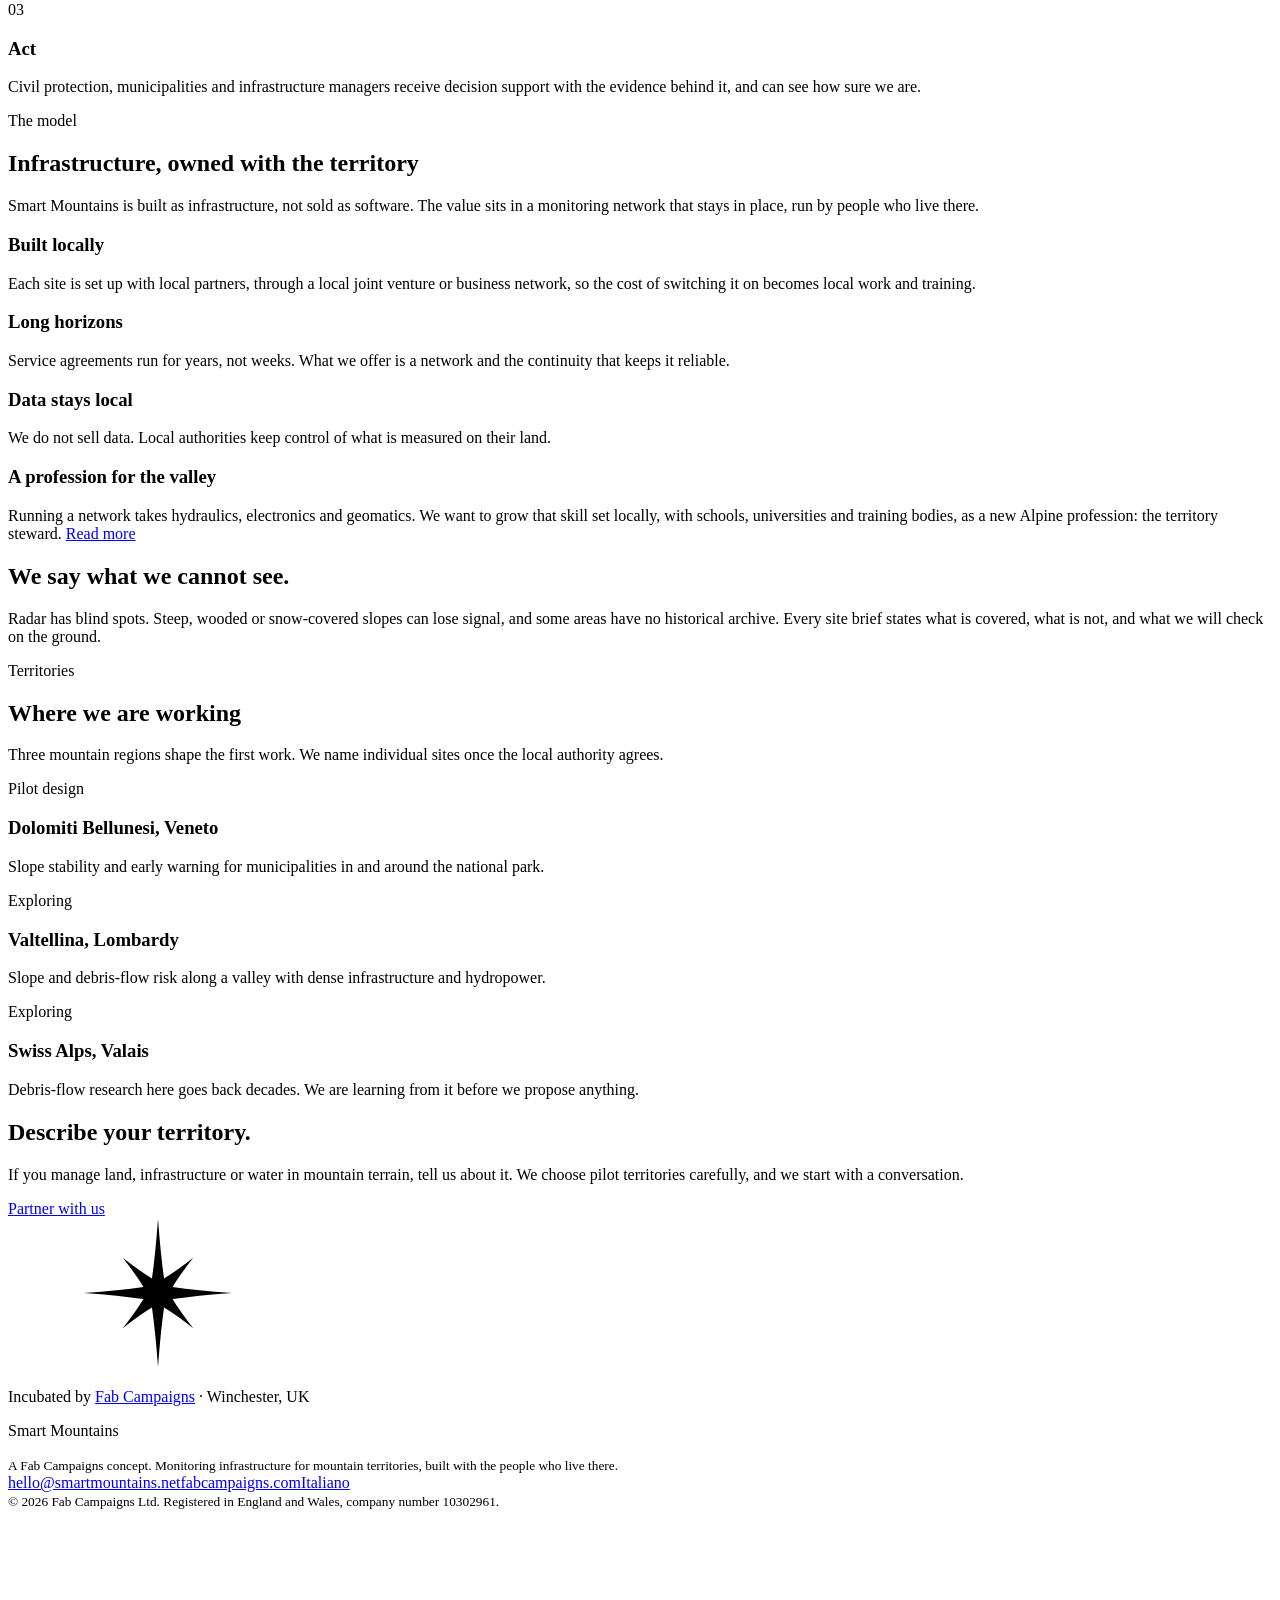
==== commit f3aecf75: "Restyle with Smart Mountains brand and the Fab Campaigns star Takes the display treatment from the l" ====
--- a/public/index.html
+++ b/public/index.html
@@ -17,8 +17,9 @@
 <meta property="og:image" content="https://smartmountains.net/assets/og.png">
 <meta name="twitter:card" content="summary_large_image">
 <meta name="theme-color" content="#0A1628">
-<link rel="icon" href="/favicon.svg" type="image/svg+xml">
-<link rel="preload" href="/assets/fonts/source-serif-4-latin-wght-normal.woff2" as="font" type="font/woff2" crossorigin>
+<link rel="icon" href="/favicon.png" type="image/png">
+<link rel="apple-touch-icon" href="/apple-touch-icon.png">
+<link rel="preload" href="/assets/fonts/bebas-neue-latin-400-normal.woff2" as="font" type="font/woff2" crossorigin>
 <link rel="stylesheet" href="/assets/style.css">
 <script type="application/ld+json">{"@context":"https://schema.org","@type":"WebSite","name":"Smart Mountains","url":"https://smartmountains.net/","publisher":{"@type":"Organization","name":"Fab Campaigns Ltd","url":"https://www.fabcampaigns.com"}}</script>
 </head>
@@ -26,7 +27,7 @@
 <a class="skip" href="#main">Skip to content</a>
 <div class="site-header">
   <div class="wrap">
-    <a class="brand" href="/" aria-label="Smart Mountains"><svg viewBox="0 0 40 40" aria-hidden="true" focusable="false"><path d="M3 31 L15 11 L21 21 L26 14 L37 31 Z" fill="none" stroke="#7FCBA4" stroke-width="2.2" stroke-linejoin="round"/><circle cx="26" cy="9" r="3.2" fill="#E07D2C"/></svg><span>Smart Mountains</span></a>
+    <a class="brand" href="/" aria-label="Smart Mountains"><img src="/assets/sm-mark.png" width="48" height="30" alt=""><span>Smart Mountains</span></a>
     <button class="menu-btn" type="button" aria-expanded="false" aria-controls="nav">Menu</button>
     <nav class="nav" id="nav" aria-label="Main"><a href="/" aria-current="page">Home</a><a href="/about/">About</a><a href="/next-generation/">Next Generation</a><a href="/partner-with-us/">Partner With Us</a><a class="lang" href="/it/" hreflang="it" lang="it" aria-label="Italiano">IT</a></nav>
   </div>
@@ -34,10 +35,10 @@
 <main id="main">
 
 <header class="hero">
-  <svg class="art" viewBox="0 0 1440 700" preserveAspectRatio="xMidYMax slice" aria-hidden="true" focusable="false"><path d="M0 700 L0.0 374.8 L11.2 379.6 L22.5 387.5 L33.8 389.6 L45.0 396.6 L56.2 394.5 L67.5 397.7 L78.8 400.5 L90.0 399.8 L101.2 397.8 L112.5 399.7 L123.8 402.5 L135.0 404.6 L146.2 406.7 L157.5 409.5 L168.8 404.5 L180.0 403.3 L191.2 407.2 L202.5 408.4 L213.8 403.1 L225.0 402.4 L236.2 403.8 L247.5 403.4 L258.8 397.8 L270.0 396.9 L281.2 398.8 L292.5 401.6 L303.8 399.9 L315.0 401.7 L326.2 403.9 L337.5 408.9 L348.8 417.4 L360.0 420.2 L371.2 417.6 L382.5 411.3 L393.8 408.6 L405.0 408.3 L416.2 411.4 L427.5 409.8 L438.8 411.1 L450.0 416.0 L461.2 414.4 L472.5 414.0 L483.8 420.0 L495.0 421.6 L506.2 425.1 L517.5 426.8 L528.8 424.0 L540.0 426.1 L551.2 427.5 L562.5 422.8 L573.8 420.5 L585.0 421.7 L596.2 425.5 L607.5 432.2 L618.8 435.3 L630.0 435.1 L641.2 436.7 L652.5 440.4 L663.8 443.1 L675.0 448.3 L686.2 454.7 L697.5 466.2 L708.8 467.6 L720.0 474.0 L731.2 475.3 L742.5 475.5 L753.8 470.8 L765.0 469.3 L776.2 468.6 L787.5 466.6 L798.8 470.1 L810.0 475.0 L821.2 468.1 L832.5 461.7 L843.8 461.0 L855.0 454.8 L866.2 456.6 L877.5 458.6 L888.8 456.5 L900.0 453.4 L911.2 454.8 L922.5 451.7 L933.8 449.3 L945.0 450.7 L956.2 450.9 L967.5 455.4 L978.8 454.9 L990.0 449.4 L1001.2 448.2 L1012.5 443.1 L1023.8 439.6 L1035.0 439.1 L1046.2 432.9 L1057.5 430.4 L1068.8 432.3 L1080.0 431.2 L1091.2 433.4 L1102.5 430.2 L1113.8 426.4 L1125.0 426.3 L1136.2 425.9 L1147.5 420.1 L1158.8 416.2 L1170.0 407.6 L1181.2 408.3 L1192.5 407.7 L1203.8 409.9 L1215.0 413.0 L1226.2 409.4 L1237.5 410.7 L1248.8 411.3 L1260.0 417.5 L1271.2 420.4 L1282.5 417.6 L1293.8 418.0 L1305.0 421.5 L1316.2 424.8 L1327.5 425.7 L1338.8 421.2 L1350.0 419.7 L1361.2 419.0 L1372.5 414.3 L1383.8 409.3 L1395.0 403.1 L1406.2 395.6 L1417.5 390.6 L1428.8 386.6 L1440.0 386.6 L1440 700 Z" fill="#1E3D58"/><path d="M0 700 L0.0 488.2 L11.2 491.9 L22.5 490.9 L33.8 488.0 L45.0 489.6 L56.2 487.9 L67.5 487.2 L78.8 482.8 L90.0 483.2 L101.2 483.7 L112.5 481.1 L123.8 481.5 L135.0 480.0 L146.2 483.3 L157.5 482.0 L168.8 483.2 L180.0 481.4 L191.2 479.4 L202.5 473.0 L213.8 471.8 L225.0 470.3 L236.2 472.1 L247.5 469.1 L258.8 472.7 L270.0 473.8 L281.2 474.5 L292.5 476.8 L303.8 482.2 L315.0 483.0 L326.2 483.8 L337.5 485.8 L348.8 482.8 L360.0 482.9 L371.2 482.1 L382.5 485.5 L393.8 489.4 L405.0 493.7 L416.2 492.4 L427.5 494.2 L438.8 500.0 L450.0 501.6 L461.2 505.4 L472.5 504.6 L483.8 508.4 L495.0 514.9 L506.2 512.9 L517.5 514.8 L528.8 519.1 L540.0 523.0 L551.2 521.4 L562.5 523.1 L573.8 525.3 L585.0 527.1 L596.2 529.1 L607.5 527.9 L618.8 526.3 L630.0 527.3 L641.2 534.3 L652.5 542.2 L663.8 548.8 L675.0 551.4 L686.2 552.5 L697.5 554.1 L708.8 556.2 L720.0 559.9 L731.2 557.1 L742.5 550.4 L753.8 548.4 L765.0 543.2 L776.2 541.2 L787.5 535.2 L798.8 534.1 L810.0 531.1 L821.2 530.3 L832.5 530.4 L843.8 532.8 L855.0 533.3 L866.2 534.6 L877.5 532.7 L888.8 530.5 L900.0 527.0 L911.2 526.6 L922.5 528.8 L933.8 528.3 L945.0 529.8 L956.2 530.0 L967.5 531.2 L978.8 535.4 L990.0 536.9 L1001.2 535.4 L1012.5 533.3 L1023.8 535.3 L1035.0 536.8 L1046.2 539.1 L1057.5 538.1 L1068.8 534.2 L1080.0 534.3 L1091.2 533.8 L1102.5 532.0 L1113.8 528.2 L1125.0 526.1 L1136.2 524.5 L1147.5 522.3 L1158.8 519.1 L1170.0 512.6 L1181.2 507.2 L1192.5 504.4 L1203.8 504.9 L1215.0 501.0 L1226.2 497.7 L1237.5 498.7 L1248.8 497.4 L1260.0 495.6 L1271.2 495.7 L1282.5 495.4 L1293.8 490.2 L1305.0 487.6 L1316.2 489.8 L1327.5 491.3 L1338.8 492.2 L1350.0 493.3 L1361.2 494.6 L1372.5 496.4 L1383.8 495.0 L1395.0 491.4 L1406.2 487.2 L1417.5 487.9 L1428.8 488.5 L1440.0 490.4 L1440 700 Z" fill="#16304A"/><path d="M0 700 L0.0 547.7 L11.2 548.1 L22.5 551.2 L33.8 551.8 L45.0 552.4 L56.2 551.0 L67.5 551.6 L78.8 548.4 L90.0 545.0 L101.2 546.4 L112.5 548.0 L123.8 552.8 L135.0 557.1 L146.2 558.4 L157.5 559.4 L168.8 559.1 L180.0 560.5 L191.2 557.6 L202.5 557.0 L213.8 559.4 L225.0 560.3 L236.2 562.0 L247.5 564.3 L258.8 567.5 L270.0 570.5 L281.2 569.7 L292.5 565.8 L303.8 563.9 L315.0 565.8 L326.2 567.8 L337.5 571.4 L348.8 572.0 L360.0 572.0 L371.2 570.1 L382.5 571.7 L393.8 571.0 L405.0 568.3 L416.2 569.7 L427.5 571.9 L438.8 570.3 L450.0 570.0 L461.2 566.5 L472.5 565.5 L483.8 567.0 L495.0 564.9 L506.2 563.5 L517.5 565.6 L528.8 565.7 L540.0 563.3 L551.2 563.6 L562.5 562.3 L573.8 561.9 L585.0 558.5 L596.2 556.8 L607.5 553.5 L618.8 550.3 L630.0 548.4 L641.2 550.5 L652.5 552.2 L663.8 552.8 L675.0 550.2 L686.2 547.2 L697.5 547.7 L708.8 547.0 L720.0 543.6 L731.2 543.2 L742.5 541.5 L753.8 540.8 L765.0 542.5 L776.2 544.4 L787.5 542.6 L798.8 540.4 L810.0 539.8 L821.2 538.5 L832.5 541.0 L843.8 540.8 L855.0 542.5 L866.2 541.3 L877.5 540.0 L888.8 539.0 L900.0 541.6 L911.2 543.9 L922.5 545.4 L933.8 546.3 L945.0 547.6 L956.2 546.4 L967.5 546.5 L978.8 550.1 L990.0 551.7 L1001.2 550.4 L1012.5 548.1 L1023.8 548.5 L1035.0 545.3 L1046.2 548.3 L1057.5 548.4 L1068.8 551.0 L1080.0 550.8 L1091.2 549.3 L1102.5 544.5 L1113.8 546.2 L1125.0 545.2 L1136.2 544.1 L1147.5 543.1 L1158.8 539.4 L1170.0 539.0 L1181.2 535.2 L1192.5 531.9 L1203.8 531.8 L1215.0 530.7 L1226.2 532.8 L1237.5 531.3 L1248.8 531.1 L1260.0 529.8 L1271.2 529.1 L1282.5 527.9 L1293.8 526.4 L1305.0 528.2 L1316.2 527.3 L1327.5 525.2 L1338.8 525.2 L1350.0 528.8 L1361.2 524.8 L1372.5 523.6 L1383.8 515.7 L1395.0 511.3 L1406.2 509.5 L1417.5 505.8 L1428.8 507.8 L1440.0 506.4 L1440 700 Z" fill="#0F2238"/><polyline points="315.0,591.8 585.0,584.5 911.2,569.9 1181.2,561.2" fill="none" stroke="#E07D2C" stroke-opacity=".55" stroke-width="1.5" stroke-dasharray="3 7"/><g class="sensor"><circle class="sensor-ring d1" cx="315.0" cy="591.8" r="7" fill="none" stroke="#E07D2C" stroke-width="2"/><circle cx="315.0" cy="591.8" r="4.5" fill="#E07D2C"/></g><g class="sensor"><circle class="sensor-ring d2" cx="585.0" cy="584.5" r="7" fill="none" stroke="#E07D2C" stroke-width="2"/><circle cx="585.0" cy="584.5" r="4.5" fill="#E07D2C"/></g><g class="sensor"><circle class="sensor-ring d3" cx="911.2" cy="569.9" r="7" fill="none" stroke="#E07D2C" stroke-width="2"/><circle cx="911.2" cy="569.9" r="4.5" fill="#E07D2C"/></g><g class="sensor"><circle class="sensor-ring d4" cx="1181.2" cy="561.2" r="7" fill="none" stroke="#E07D2C" stroke-width="2"/><circle cx="1181.2" cy="561.2" r="4.5" fill="#E07D2C"/></g><path d="M0 700 L0.0 642.3 L11.2 643.7 L22.5 644.4 L33.8 644.9 L45.0 644.9 L56.2 645.6 L67.5 645.7 L78.8 644.8 L90.0 644.8 L101.2 644.5 L112.5 644.3 L123.8 643.0 L135.0 642.5 L146.2 643.2 L157.5 643.8 L168.8 643.9 L180.0 643.8 L191.2 644.0 L202.5 644.0 L213.8 643.9 L225.0 643.1 L236.2 643.2 L247.5 643.8 L258.8 644.2 L270.0 644.1 L281.2 643.8 L292.5 643.4 L303.8 643.4 L315.0 643.9 L326.2 644.7 L337.5 644.7 L348.8 643.8 L360.0 643.7 L371.2 643.9 L382.5 644.2 L393.8 644.5 L405.0 644.8 L416.2 644.1 L427.5 643.2 L438.8 643.8 L450.0 643.4 L461.2 642.9 L472.5 642.2 L483.8 642.0 L495.0 641.1 L506.2 640.9 L517.5 641.0 L528.8 641.1 L540.0 641.2 L551.2 639.8 L562.5 639.1 L573.8 638.8 L585.0 638.1 L596.2 637.5 L607.5 637.0 L618.8 635.9 L630.0 634.2 L641.2 632.3 L652.5 631.2 L663.8 630.3 L675.0 629.6 L686.2 629.5 L697.5 628.5 L708.8 626.7 L720.0 625.9 L731.2 626.3 L742.5 626.3 L753.8 626.6 L765.0 626.6 L776.2 626.1 L787.5 625.2 L798.8 625.2 L810.0 625.1 L821.2 625.5 L832.5 625.9 L843.8 627.1 L855.0 627.3 L866.2 626.8 L877.5 626.8 L888.8 626.8 L900.0 626.4 L911.2 627.1 L922.5 627.5 L933.8 629.0 L945.0 630.1 L956.2 630.8 L967.5 631.5 L978.8 631.2 L990.0 631.9 L1001.2 631.7 L1012.5 631.1 L1023.8 630.2 L1035.0 629.8 L1046.2 630.5 L1057.5 630.7 L1068.8 630.8 L1080.0 629.9 L1091.2 631.7 L1102.5 633.0 L1113.8 633.8 L1125.0 634.8 L1136.2 636.2 L1147.5 636.8 L1158.8 637.2 L1170.0 637.7 L1181.2 639.1 L1192.5 640.9 L1203.8 641.6 L1215.0 642.1 L1226.2 643.9 L1237.5 645.4 L1248.8 646.4 L1260.0 647.0 L1271.2 648.2 L1282.5 649.2 L1293.8 649.9 L1305.0 650.9 L1316.2 651.4 L1327.5 651.6 L1338.8 651.7 L1350.0 652.2 L1361.2 652.0 L1372.5 651.6 L1383.8 650.9 L1395.0 651.0 L1406.2 650.7 L1417.5 651.1 L1428.8 650.9 L1440.0 650.1 L1440 700 Z" fill="#F6F4EF"/></svg>
+  <svg class="art" viewBox="0 0 1440 700" preserveAspectRatio="xMidYMax slice" aria-hidden="true" focusable="false"><path d="M0 700 L0.0 465.7 L11.2 469.7 L22.5 476.1 L33.8 477.9 L45.0 483.6 L56.2 481.9 L67.5 484.5 L78.8 486.8 L90.0 486.2 L101.2 484.6 L112.5 486.1 L123.8 488.4 L135.0 490.2 L146.2 491.9 L157.5 494.1 L168.8 490.1 L180.0 489.1 L191.2 492.3 L202.5 493.2 L213.8 488.9 L225.0 488.4 L236.2 489.5 L247.5 489.2 L258.8 484.6 L270.0 483.8 L281.2 485.4 L292.5 487.7 L303.8 486.3 L315.0 487.7 L326.2 489.5 L337.5 493.6 L348.8 500.6 L360.0 502.9 L371.2 500.8 L382.5 495.6 L393.8 493.4 L405.0 493.2 L416.2 495.7 L427.5 494.4 L438.8 495.5 L450.0 499.4 L461.2 498.1 L472.5 497.9 L483.8 502.7 L495.0 504.1 L506.2 506.9 L517.5 508.3 L528.8 506.0 L540.0 507.7 L551.2 508.8 L562.5 505.0 L573.8 503.2 L585.0 504.1 L596.2 507.2 L607.5 512.7 L618.8 515.3 L630.0 515.1 L641.2 516.4 L652.5 519.4 L663.8 521.6 L675.0 525.9 L686.2 531.1 L697.5 540.5 L708.8 541.7 L720.0 546.9 L731.2 547.9 L742.5 548.1 L753.8 544.3 L765.0 543.1 L776.2 542.5 L787.5 540.9 L798.8 543.7 L810.0 547.8 L821.2 542.1 L832.5 536.8 L843.8 536.3 L855.0 531.2 L866.2 532.7 L877.5 534.3 L888.8 532.6 L900.0 530.1 L911.2 531.2 L922.5 528.7 L933.8 526.7 L945.0 527.8 L956.2 528.0 L967.5 531.7 L978.8 531.3 L990.0 526.8 L1001.2 525.8 L1012.5 521.6 L1023.8 518.8 L1035.0 518.4 L1046.2 513.3 L1057.5 511.3 L1068.8 512.8 L1080.0 511.9 L1091.2 513.7 L1102.5 511.1 L1113.8 508.0 L1125.0 507.9 L1136.2 507.6 L1147.5 502.8 L1158.8 499.6 L1170.0 492.6 L1181.2 493.2 L1192.5 492.7 L1203.8 494.4 L1215.0 497.0 L1226.2 494.1 L1237.5 495.1 L1248.8 495.6 L1260.0 500.7 L1271.2 503.1 L1282.5 500.8 L1293.8 501.1 L1305.0 503.9 L1316.2 506.7 L1327.5 507.4 L1338.8 503.7 L1350.0 502.5 L1361.2 501.9 L1372.5 498.0 L1383.8 494.0 L1395.0 488.9 L1406.2 482.8 L1417.5 478.7 L1428.8 475.4 L1440.0 475.4 L1440 700 Z" fill="#16354F"/><path d="M0 700 L0.0 551.9 L11.2 554.9 L22.5 554.1 L33.8 551.7 L45.0 553.0 L56.2 551.6 L67.5 551.0 L78.8 547.3 L90.0 547.6 L101.2 548.1 L112.5 545.9 L123.8 546.2 L135.0 545.0 L146.2 547.8 L157.5 546.6 L168.8 547.7 L180.0 546.2 L191.2 544.5 L202.5 539.1 L213.8 538.2 L225.0 536.9 L236.2 538.5 L247.5 535.9 L258.8 538.9 L270.0 539.8 L281.2 540.4 L292.5 542.3 L303.8 546.9 L315.0 547.5 L326.2 548.1 L337.5 549.8 L348.8 547.3 L360.0 547.4 L371.2 546.7 L382.5 549.6 L393.8 552.9 L405.0 556.4 L416.2 555.3 L427.5 556.8 L438.8 561.7 L450.0 563.0 L461.2 566.1 L472.5 565.5 L483.8 568.6 L495.0 574.1 L506.2 572.4 L517.5 574.0 L528.8 577.6 L540.0 580.9 L551.2 579.5 L562.5 580.9 L573.8 582.8 L585.0 584.3 L596.2 585.9 L607.5 584.9 L618.8 583.6 L630.0 584.4 L641.2 590.3 L652.5 596.8 L663.8 602.3 L675.0 604.5 L686.2 605.4 L697.5 606.8 L708.8 608.5 L720.0 611.6 L731.2 609.3 L742.5 603.7 L753.8 602.0 L765.0 597.7 L776.2 596.0 L787.5 591.0 L798.8 590.1 L810.0 587.5 L821.2 586.9 L832.5 587.0 L843.8 589.0 L855.0 589.4 L866.2 590.5 L877.5 588.9 L888.8 587.1 L900.0 584.1 L911.2 583.8 L922.5 585.7 L933.8 585.2 L945.0 586.5 L956.2 586.7 L967.5 587.6 L978.8 591.2 L990.0 592.4 L1001.2 591.2 L1012.5 589.4 L1023.8 591.1 L1035.0 592.3 L1046.2 594.2 L1057.5 593.4 L1068.8 590.2 L1080.0 590.2 L1091.2 589.8 L1102.5 588.4 L1113.8 585.2 L1125.0 583.4 L1136.2 582.1 L1147.5 580.2 L1158.8 577.6 L1170.0 572.1 L1181.2 567.7 L1192.5 565.3 L1203.8 565.8 L1215.0 562.5 L1226.2 559.8 L1237.5 560.6 L1248.8 559.5 L1260.0 558.0 L1271.2 558.1 L1282.5 557.8 L1293.8 553.5 L1305.0 551.4 L1316.2 553.1 L1327.5 554.4 L1338.8 555.2 L1350.0 556.1 L1361.2 557.2 L1372.5 558.7 L1383.8 557.5 L1395.0 554.5 L1406.2 551.0 L1417.5 551.6 L1428.8 552.1 L1440.0 553.6 L1440 700 Z" fill="#112A42"/><path d="M0 700 L0.0 595.0 L11.2 595.3 L22.5 597.7 L33.8 598.2 L45.0 598.7 L56.2 597.6 L67.5 598.0 L78.8 595.5 L90.0 592.8 L101.2 593.9 L112.5 595.2 L123.8 599.0 L135.0 602.3 L146.2 603.4 L157.5 604.1 L168.8 604.0 L180.0 605.0 L191.2 602.8 L202.5 602.3 L213.8 604.2 L225.0 604.8 L236.2 606.2 L247.5 608.1 L258.8 610.5 L270.0 612.9 L281.2 612.3 L292.5 609.2 L303.8 607.7 L315.0 609.2 L326.2 610.7 L337.5 613.6 L348.8 614.0 L360.0 614.1 L371.2 612.6 L382.5 613.9 L393.8 613.3 L405.0 611.2 L416.2 612.3 L427.5 614.0 L438.8 612.7 L450.0 612.5 L461.2 609.8 L472.5 608.9 L483.8 610.1 L495.0 608.5 L506.2 607.4 L517.5 609.1 L528.8 609.1 L540.0 607.3 L551.2 607.5 L562.5 606.5 L573.8 606.2 L585.0 603.4 L596.2 602.1 L607.5 599.5 L618.8 597.1 L630.0 595.5 L641.2 597.2 L652.5 598.5 L663.8 599.0 L675.0 596.9 L686.2 594.6 L697.5 595.0 L708.8 594.4 L720.0 591.7 L731.2 591.4 L742.5 590.1 L753.8 589.6 L765.0 590.9 L776.2 592.4 L787.5 591.0 L798.8 589.3 L810.0 588.7 L821.2 587.7 L832.5 589.7 L843.8 589.6 L855.0 590.9 L866.2 590.0 L877.5 589.0 L888.8 588.1 L900.0 590.2 L911.2 592.0 L922.5 593.2 L933.8 593.9 L945.0 594.9 L956.2 593.9 L967.5 594.0 L978.8 596.8 L990.0 598.1 L1001.2 597.1 L1012.5 595.3 L1023.8 595.6 L1035.0 593.1 L1046.2 595.4 L1057.5 595.5 L1068.8 597.5 L1080.0 597.4 L1091.2 596.2 L1102.5 592.4 L1113.8 593.8 L1125.0 593.0 L1136.2 592.2 L1147.5 591.4 L1158.8 588.4 L1170.0 588.1 L1181.2 585.2 L1192.5 582.6 L1203.8 582.5 L1215.0 581.6 L1226.2 583.3 L1237.5 582.1 L1248.8 582.0 L1260.0 580.9 L1271.2 580.4 L1282.5 579.4 L1293.8 578.3 L1305.0 579.7 L1316.2 578.9 L1327.5 577.3 L1338.8 577.3 L1350.0 580.1 L1361.2 577.0 L1372.5 576.0 L1383.8 569.8 L1395.0 566.4 L1406.2 564.9 L1417.5 562.0 L1428.8 563.6 L1440.0 562.5 L1440 700 Z" fill="#0C1E34"/><polyline points="315.0,635.2 585.0,629.4 911.2,618.0 1181.2,611.2" fill="none" stroke="#E07D2C" stroke-opacity=".55" stroke-width="1.5" stroke-dasharray="3 7"/><g class="sensor"><circle class="sensor-ring d1" cx="315.0" cy="635.2" r="7" fill="none" stroke="#E07D2C" stroke-width="2"/><circle cx="315.0" cy="635.2" r="4.5" fill="#E07D2C"/></g><g class="sensor"><circle class="sensor-ring d2" cx="585.0" cy="629.4" r="7" fill="none" stroke="#E07D2C" stroke-width="2"/><circle cx="585.0" cy="629.4" r="4.5" fill="#E07D2C"/></g><g class="sensor"><circle class="sensor-ring d3" cx="911.2" cy="618.0" r="7" fill="none" stroke="#E07D2C" stroke-width="2"/><circle cx="911.2" cy="618.0" r="4.5" fill="#E07D2C"/></g><g class="sensor"><circle class="sensor-ring d4" cx="1181.2" cy="611.2" r="7" fill="none" stroke="#E07D2C" stroke-width="2"/><circle cx="1181.2" cy="611.2" r="4.5" fill="#E07D2C"/></g><path d="M0 700 L0.0 663.4 L11.2 664.2 L22.5 664.6 L33.8 665.0 L45.0 664.9 L56.2 665.4 L67.5 665.4 L78.8 664.9 L90.0 664.9 L101.2 664.7 L112.5 664.6 L123.8 663.8 L135.0 663.5 L146.2 663.9 L157.5 664.3 L168.8 664.3 L180.0 664.3 L191.2 664.4 L202.5 664.4 L213.8 664.3 L225.0 663.8 L236.2 663.9 L247.5 664.3 L258.8 664.5 L270.0 664.5 L281.2 664.3 L292.5 664.0 L303.8 664.0 L315.0 664.3 L326.2 664.8 L337.5 664.8 L348.8 664.3 L360.0 664.2 L371.2 664.4 L382.5 664.5 L393.8 664.7 L405.0 664.9 L416.2 664.4 L427.5 663.9 L438.8 664.3 L450.0 664.1 L461.2 663.7 L472.5 663.3 L483.8 663.2 L495.0 662.7 L506.2 662.5 L517.5 662.6 L528.8 662.7 L540.0 662.7 L551.2 661.9 L562.5 661.5 L573.8 661.3 L585.0 660.9 L596.2 660.5 L607.5 660.2 L618.8 659.5 L630.0 658.5 L641.2 657.4 L652.5 656.7 L663.8 656.2 L675.0 655.7 L686.2 655.7 L697.5 655.1 L708.8 654.0 L720.0 653.5 L731.2 653.8 L742.5 653.8 L753.8 654.0 L765.0 653.9 L776.2 653.7 L787.5 653.1 L798.8 653.1 L810.0 653.1 L821.2 653.3 L832.5 653.6 L843.8 654.2 L855.0 654.4 L866.2 654.1 L877.5 654.1 L888.8 654.1 L900.0 653.8 L911.2 654.3 L922.5 654.5 L933.8 655.4 L945.0 656.1 L956.2 656.5 L967.5 656.9 L978.8 656.7 L990.0 657.1 L1001.2 657.0 L1012.5 656.7 L1023.8 656.1 L1035.0 655.9 L1046.2 656.3 L1057.5 656.4 L1068.8 656.5 L1080.0 656.0 L1091.2 657.0 L1102.5 657.8 L1113.8 658.3 L1125.0 658.9 L1136.2 659.7 L1147.5 660.1 L1158.8 660.3 L1170.0 660.6 L1181.2 661.5 L1192.5 662.5 L1203.8 662.9 L1215.0 663.3 L1226.2 664.3 L1237.5 665.2 L1248.8 665.8 L1260.0 666.2 L1271.2 666.9 L1282.5 667.5 L1293.8 668.0 L1305.0 668.5 L1316.2 668.9 L1327.5 669.0 L1338.8 669.0 L1350.0 669.3 L1361.2 669.2 L1372.5 669.0 L1383.8 668.5 L1395.0 668.6 L1406.2 668.4 L1417.5 668.7 L1428.8 668.6 L1440.0 668.0 L1440 700 Z" fill="#0E4D6D"/></svg>
   <div class="wrap">
-    <p class="eyebrow">A Fab Campaigns concept</p>
-    <h1>Mountain territories carry risk they cannot yet see.</h1>
+    <p class="eyebrow"><svg class="star" aria-hidden="true" focusable="false"><use href="#fc-star"/></svg>A Fab Campaigns concept</p>
+    <h1>Mountain territories carry risk <span class="accent">they cannot yet see.</span></h1>
     <p class="lede">Landslides, debris flows and failing infrastructure are moving faster than the monitoring built to watch them. Smart Mountains is a way to close that gap: monitoring infrastructure built and run with the territory, starting with slope movement in the Alps.</p>
     <div class="btns">
       <a class="btn" href="/partner-with-us/">Start a conversation</a>
@@ -45,17 +46,23 @@
     </div>
   </div>
 </header>
+<div class="facts"><ul>
+  <li><b>3</b>Alpine regions</li>
+  <li><b>Infrastructure</b>not software</li>
+  <li><b>No data</b>sold, ever</li>
+  <li><b>EN · IT</b>built with the valley</li>
+</ul></div>
 
-<section id="problem">
-  <div class="wrap split">
+<section id="problem" class="white">
+  <div class="wrap">
     <div>
       <p class="kicker">The problem</p>
       <h2>Decisions are made on incomplete data</h2>
       <p class="measure">Municipalities, civil protection, park authorities and infrastructure operators make choices about roads, settlements and water with partial information. A satellite pass here, a manual survey there, a forecast that stops at the valley floor. Each source tells part of the story, and none of them was designed to work with the others.</p>
     </div>
-    <p class="pull">The data exists. The system that turns it into a local decision mostly does not.</p>
   </div>
 </section>
+<div class="quote-band"><div class="wrap"><p>“The data exists. The system that turns it into a local decision mostly does not.”</p></div></div>
 
 <section id="approach" class="alt">
   <div class="wrap">
@@ -111,6 +118,10 @@
   </div>
 </section>
 </main>
+<div class="incubation">
+  <div class="rule"><svg class="star" aria-hidden="true" focusable="false"><use href="#fc-star"/></svg></div>
+  <p>Incubated by <a href="https://www.fabcampaigns.com" rel="noopener">Fab Campaigns</a> · Winchester, UK</p>
+</div>
 <footer class="site-footer">
   <div class="wrap">
     <div class="top">
@@ -124,6 +135,7 @@
     </div>
     <small>&copy; 2026 Fab Campaigns Ltd. Registered in England and Wales, company number 10302961.</small>
   </div>
+  <svg class="defs" aria-hidden="true" focusable="false"><symbol id="fc-star" viewBox="0 0 300 300"><path d="M 298.00 150.00 Q 227.07 155.26 179.17 162.08 Q 193.34 185.91 220.47 220.47 Q 185.91 193.34 162.08 179.17 Q 155.26 227.07 150.00 298.00 Q 144.74 227.07 137.92 179.17 Q 114.09 193.34 79.53 220.47 Q 106.66 185.91 120.83 162.08 Q 72.93 155.26 2.00 150.00 Q 72.93 144.74 120.83 137.92 Q 106.66 114.09 79.53 79.53 Q 114.09 106.66 137.92 120.83 Q 144.74 72.93 150.00 2.00 Q 155.26 72.93 162.08 120.83 Q 185.91 106.66 220.47 79.53 Q 193.34 114.09 179.17 137.92 Q 227.07 144.74 298.00 150.00 Z"/></symbol></svg>
 </footer>
 <script src="/assets/site.js" defer></script>
 </body>
